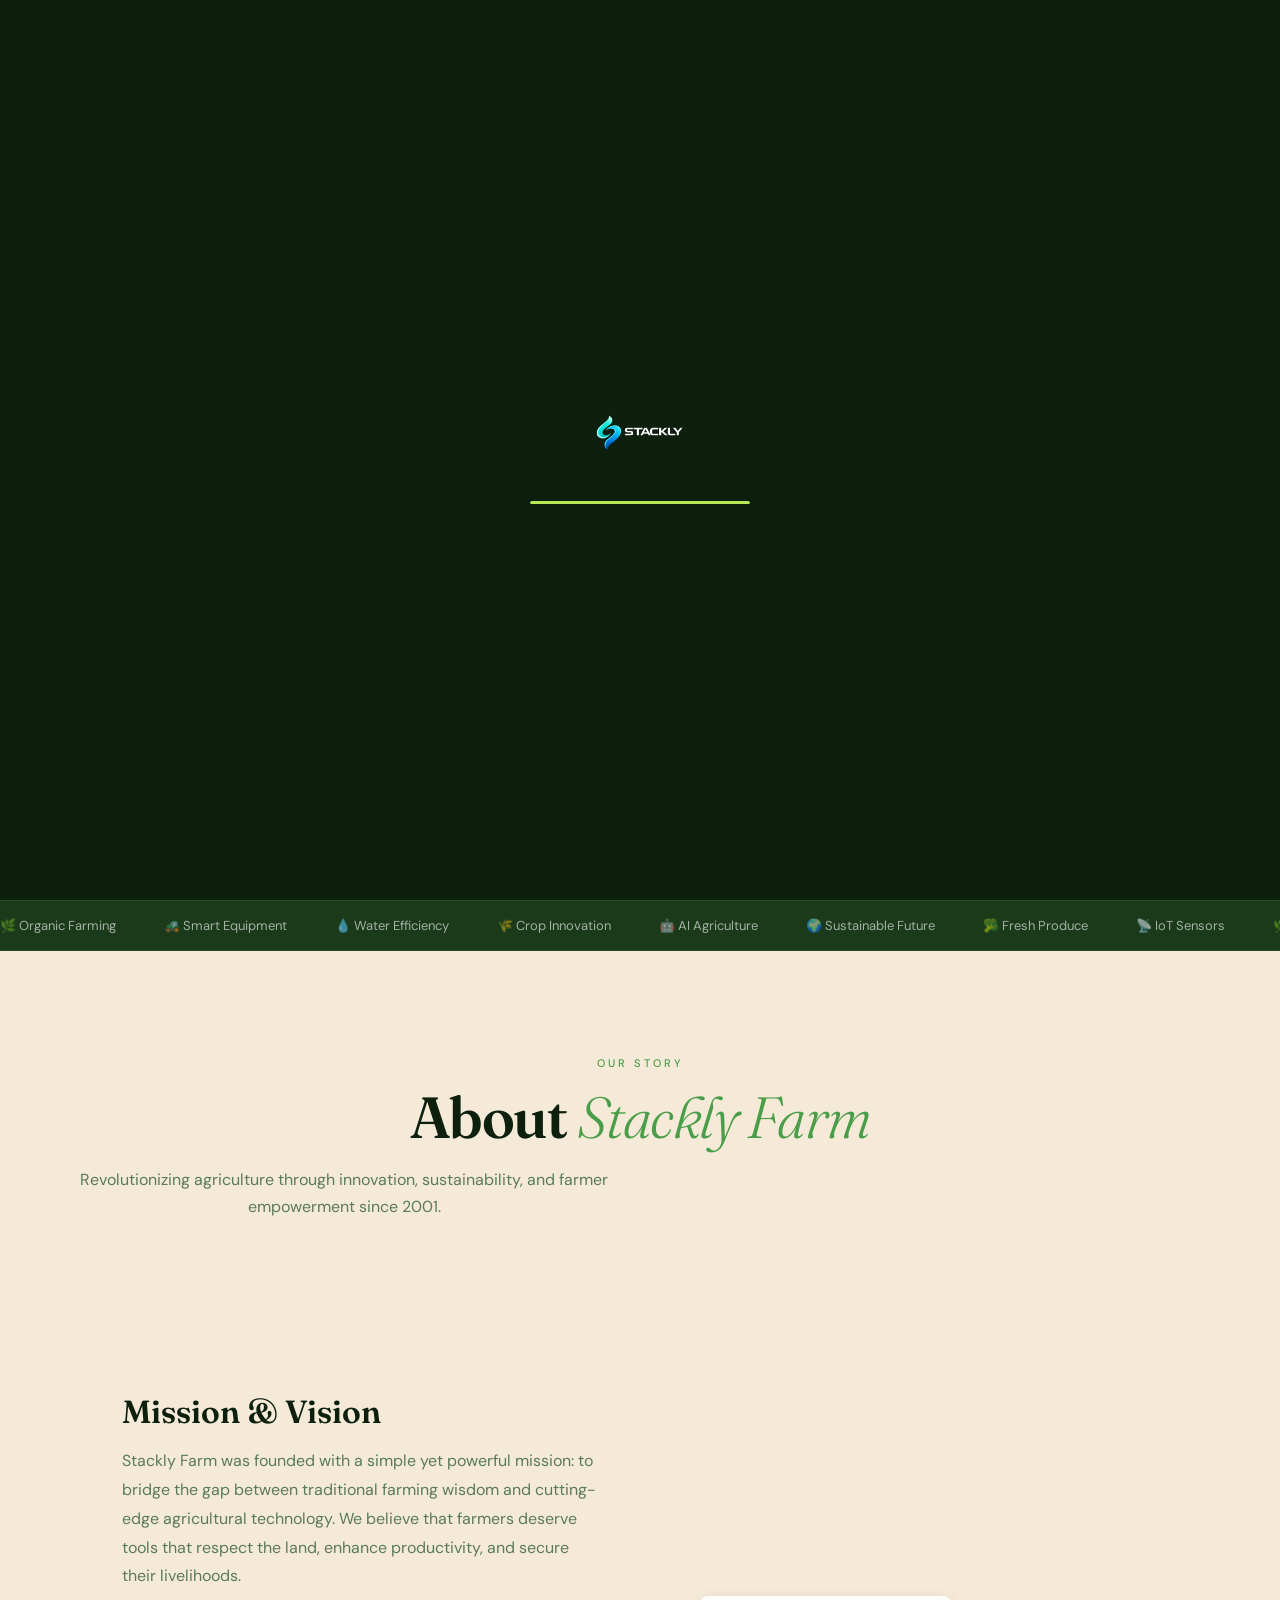
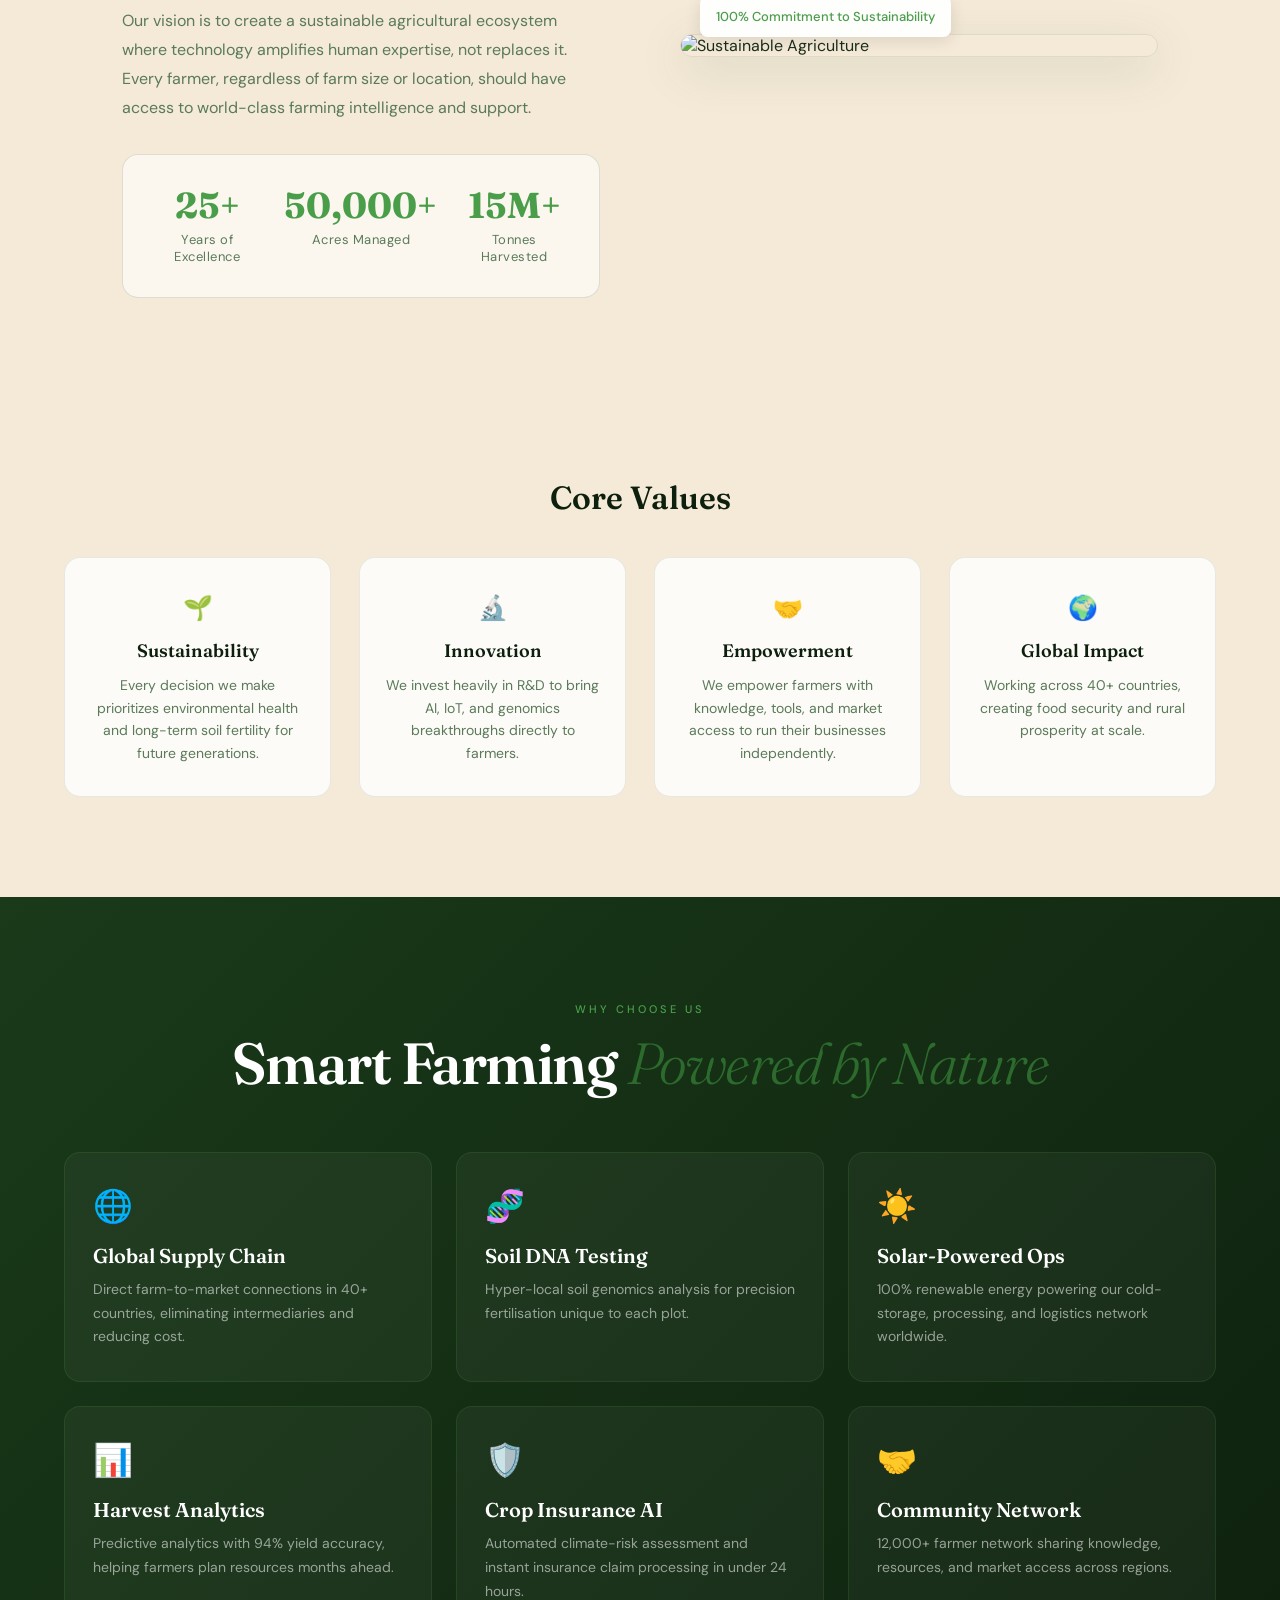
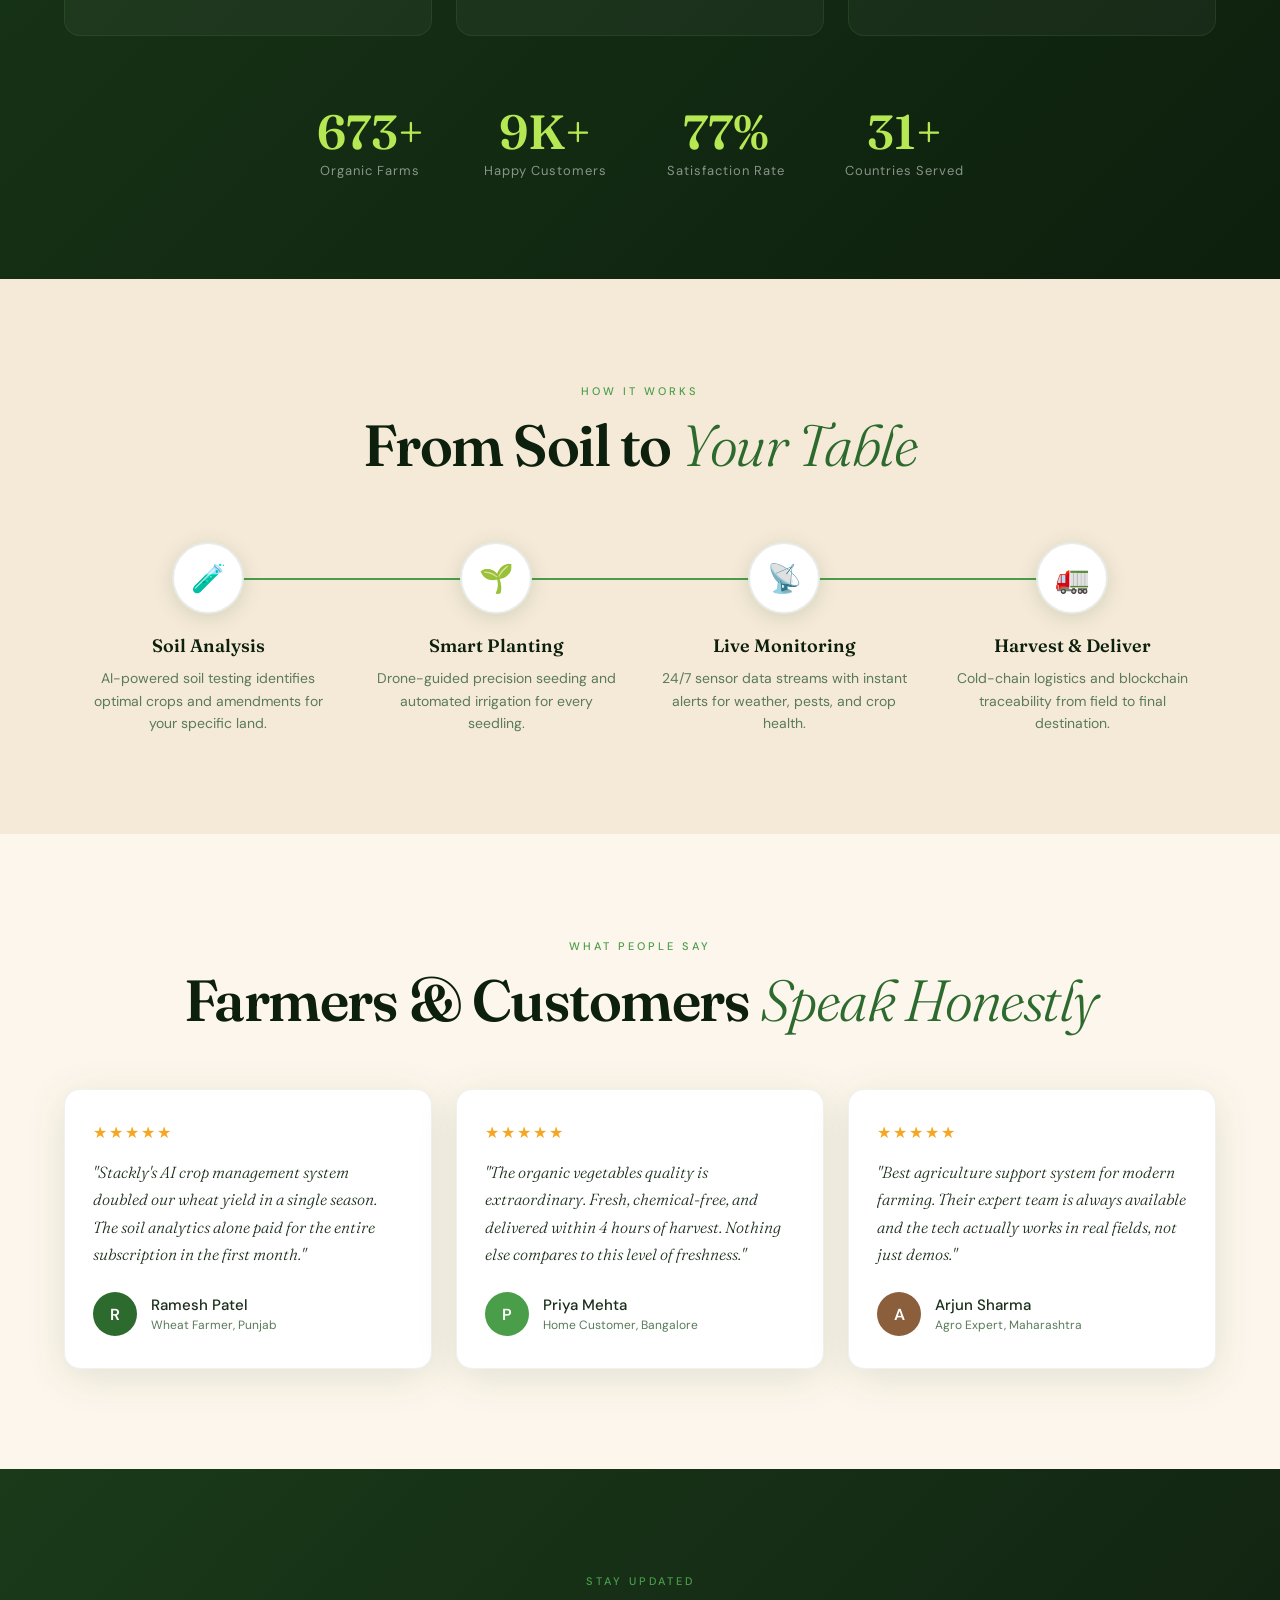
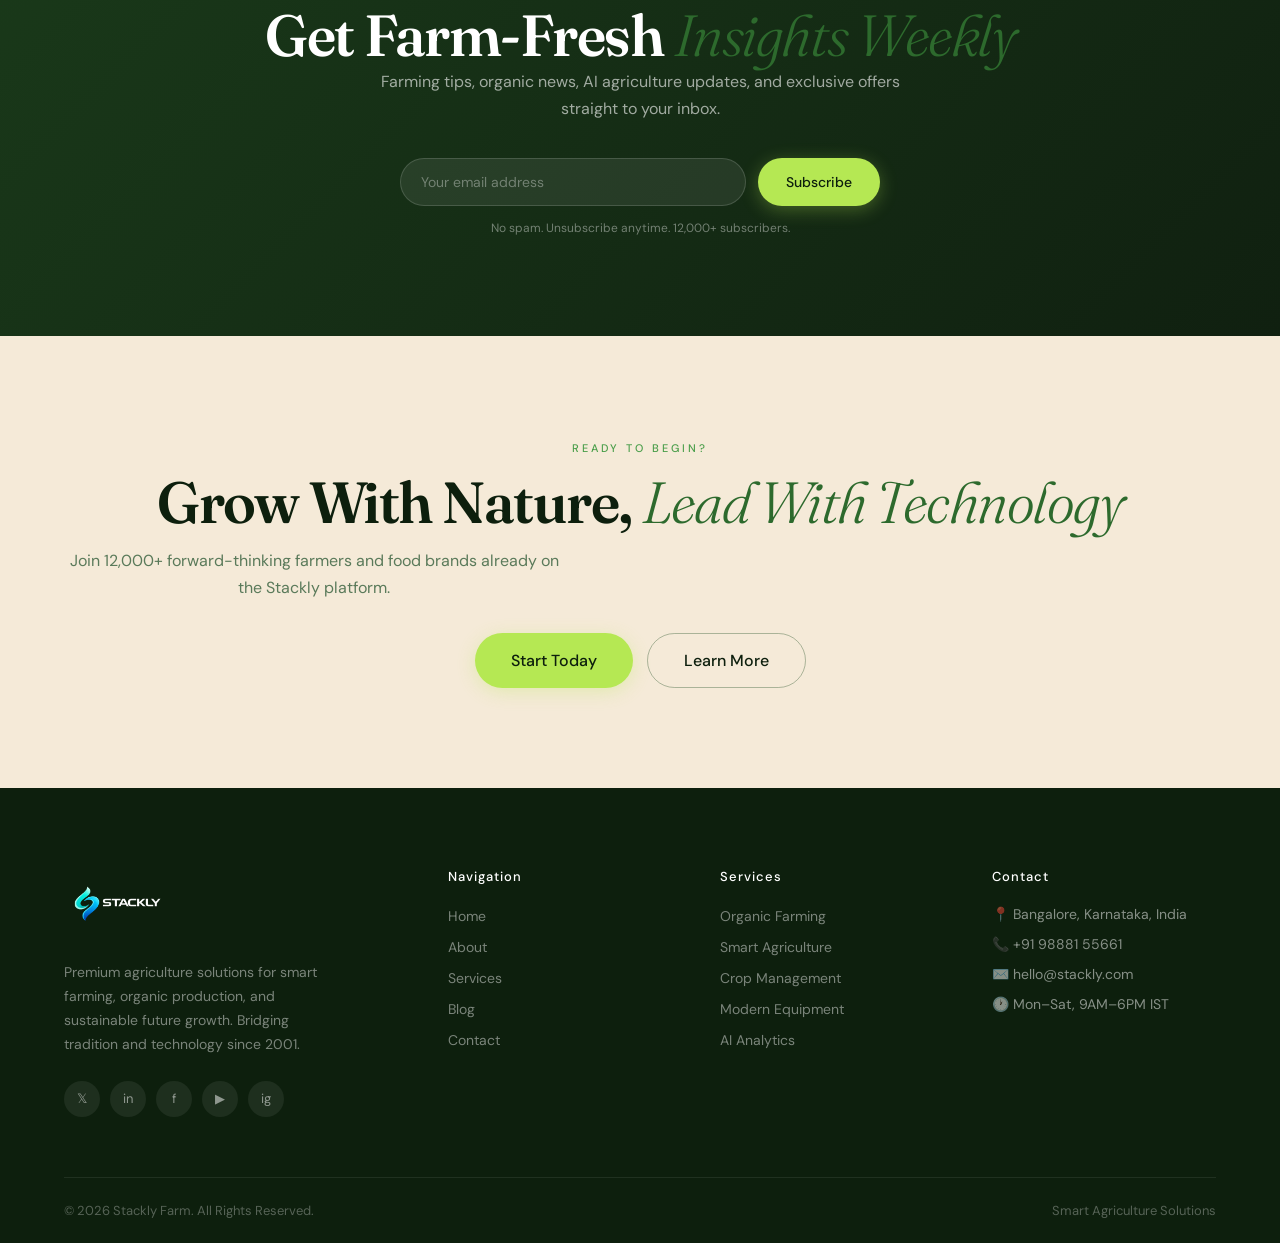
==== index.html @ d44d8031 "Add files via upload" ====
<!DOCTYPE html>
<html lang="en">

<head>
  <meta charset="UTF-8">
  <meta name="viewport" content="width=device-width, initial-scale=1.0">
  <title>Stackly Farm — Future of Agriculture</title>
  <link
    href="https://fonts.googleapis.com/css2?family=Fraunces:ital,opsz,wght@0,9..144,300;0,9..144,600;1,9..144,300&family=DM+Sans:wght@300;400;500&display=swap"
    rel="stylesheet">
  <link rel="stylesheet" href="style.css">
</head>

<body>

  <!-- LOADER -->
  <div id="loader">
    <div class="loader-logo"><img src="logo.webp" alt="Stackly Farm Logo"></div>
    <div class="loader-bar">
      <div class="loader-fill"></div>
    </div>
  </div>

  <!-- FLOATING PARTICLES -->
  <div id="particles"></div>

  <!-- NAV -->
  <nav id="navbar">
    <a class="nav-logo" href="index.html"><img src="logo.webp" alt="Stackly Farm Logo"></a>
    <ul class="nav-links">
      <li><a href="index.html">Home</a></li>
      <li><a href="about.html">About</a></li>
      <li><a href="services.html">Services</a></li>
      <li><a href="blog.html">Blog</a></li>
      <li><a href="contact.html">Contact</a></li>
    </ul>
    <div class="nav-actions">
      <a href="auth.html?mode=login" class="btn btn-ghost ripple-btn" style="padding:10px 20px">Sign In</a>
      <a href="auth.html?mode=register" class="btn btn-solid ripple-btn" style="padding:10px 20px">Register</a>
    </div>
    <div class="hamburger"><span></span><span></span><span></span></div>
  </nav>

  <!-- HERO -->
  <section id="home">
    <div class="hero-bg-decor"></div>
    <div class="hero-left">
      <div class="hero-eyebrow">Future of Agriculture · Est. 2001</div>
      <h1 class="hero-h1" id="heroTitle"></h1>
      <p class="hero-sub">Premium smart farming: AI-powered crop management, organic production standards, and
        sustainable solutions for tomorrow's harvest — all in one ecosystem.</p>
      <div class="hero-ctas">
        <a href="services.html" class="btn btn-solid ripple-btn" style="padding:14px 32px;font-size:15px">Explore
          Platform</a>
        <a href="about.html" class="btn btn-outline light" style="padding:14px 32px;font-size:15px">Watch Story</a>
      </div>
      <div class="hero-stats">
        <div class="stat-item">
          <div class="stat-num" id="c1">0</div>
          <div class="stat-label">Customers</div>
        </div>
        <div class="stat-item">
          <div class="stat-num" id="c2">0</div>
          <div class="stat-label">Farm Experts</div>
        </div>
        <div class="stat-item">
          <div class="stat-num" id="c3">0</div>
          <div class="stat-label">Years Active</div>
        </div>
      </div>
    </div>
    <div class="hero-right">
      <img class="hero-img-main" src="https://images.unsplash.com/photo-1625246333195-78d9c38ad449?fm=webp&q=80&w=900"
        alt="Smart Farm">
      <div class="hero-badge">
        <div class="hero-badge-label">Partner Farms</div>
        <div class="hero-badge-val">500+</div>
        <div class="hero-badge-sub">🌾 AI Soil Analysis</div>
      </div>
      <div class="hero-badge2">
        <div class="hero-badge2-val">100% Organic</div>
        <div class="hero-badge2-sub">⭐⭐⭐⭐⭐ AgriTech Review 2025</div>
      </div>
    </div>
    <div class="scroll-indicator">
      <div class="scroll-dot"></div>
      <div class="scroll-dot"></div>
      <div class="scroll-dot"></div>
    </div>
  </section>

  <!-- TICKER -->
  <div class="ticker">
    <div class="ticker-inner">
      <span>🌿 Organic Farming</span><span>🚜 Smart Equipment</span><span>💧 Water Efficiency</span>
      <span>🌾 Crop Innovation</span><span>🤖 AI Agriculture</span><span>🌍 Sustainable Future</span>
      <span>🥦 Fresh Produce</span><span>📡 IoT Sensors</span>
      <span>🌿 Organic Farming</span><span>🚜 Smart Equipment</span><span>💧 Water Efficiency</span>
      <span>🌾 Crop Innovation</span><span>🤖 AI Agriculture</span><span>🌍 Sustainable Future</span>
      <span>🥦 Fresh Produce</span><span>📡 IoT Sensors</span>
    </div>
  </div>

  <!-- ABOUT US -->
  <section id="about-us">
    <div class="about-container">
      <div class="about-header fade-up">
        <div class="section-eyebrow">Our Story</div>
        <h2 class="section-h2">About <em>Stackly Farm</em></h2>
        <p class="section-sub">Revolutionizing agriculture through innovation, sustainability, and farmer empowerment
          since 2001.</p>
      </div>
      <div class="about-grid">
        <div class="about-content fade-up">
          <div class="about-text">
            <h3>Mission & Vision</h3>
            <p>Stackly Farm was founded with a simple yet powerful mission: to bridge the gap between traditional
              farming wisdom and cutting-edge agricultural technology. We believe that farmers deserve tools that
              respect the land, enhance productivity, and secure their livelihoods.</p>
            <p>Our vision is to create a sustainable agricultural ecosystem where technology amplifies human expertise,
              not replaces it. Every farmer, regardless of farm size or location, should have access to world-class
              farming intelligence and support.</p>
          </div>
          <div class="about-stats-box">
            <div class="about-stat-item">
              <div class="stat-big">25+</div>
              <div class="stat-text">Years of Excellence</div>
            </div>
            <div class="about-stat-item">
              <div class="stat-big">50,000+</div>
              <div class="stat-text">Acres Managed</div>
            </div>
            <div class="about-stat-item">
              <div class="stat-big">15M+</div>
              <div class="stat-text">Tonnes Harvested</div>
            </div>
          </div>
        </div>
        <div class="about-image fade-up">
          <img src="https://images.unsplash.com/photo-1574943320219-553eb213f72d?fm=webp&q=80&w=800"
            alt="Sustainable Agriculture">
          <div class="about-image-tag">100% Commitment to Sustainability</div>
        </div>
      </div>
      <div class="about-values fade-up">
        <h3 style="text-align:center;margin-bottom:40px">Core Values</h3>
        <div class="values-grid">
          <div class="value-card">
            <div class="value-icon">🌱</div>
            <div class="value-title">Sustainability</div>
            <div class="value-desc">Every decision we make prioritizes environmental health and long-term soil fertility
              for future generations.</div>
          </div>
          <div class="value-card">
            <div class="value-icon">🔬</div>
            <div class="value-title">Innovation</div>
            <div class="value-desc">We invest heavily in R&D to bring AI, IoT, and genomics breakthroughs directly to
              farmers.</div>
          </div>
          <div class="value-card">
            <div class="value-icon">🤝</div>
            <div class="value-title">Empowerment</div>
            <div class="value-desc">We empower farmers with knowledge, tools, and market access to run their businesses
              independently.</div>
          </div>
          <div class="value-card">
            <div class="value-icon">🌍</div>
            <div class="value-title">Global Impact</div>
            <div class="value-desc">Working across 40+ countries, creating food security and rural prosperity at scale.
            </div>
          </div>
        </div>
      </div>
    </div>
  </section>

  <!-- WHY US -->
  <section id="why">
    <div class="fade-up" style="position:relative;z-index:1;">
      <div class="section-eyebrow">Why Choose Us</div>
      <h2 class="section-h2" style="color:white">Smart Farming <em>Powered by Nature</em></h2>
    </div>
    <div class="why-grid">
      <div class="why-card fade-up"><span class="why-icon">🌐</span>
        <div class="why-title">Global Supply Chain</div>
        <div class="why-desc">Direct farm-to-market connections in 40+ countries, eliminating intermediaries and
          reducing cost.</div>
      </div>
      <div class="why-card fade-up" style="transition-delay:.1s"><span class="why-icon">🧬</span>
        <div class="why-title">Soil DNA Testing</div>
        <div class="why-desc">Hyper-local soil genomics analysis for precision fertilisation unique to each plot.</div>
      </div>
      <div class="why-card fade-up" style="transition-delay:.2s"><span class="why-icon">☀️</span>
        <div class="why-title">Solar-Powered Ops</div>
        <div class="why-desc">100% renewable energy powering our cold-storage, processing, and logistics network
          worldwide.</div>
      </div>
      <div class="why-card fade-up" style="transition-delay:.3s"><span class="why-icon">📊</span>
        <div class="why-title">Harvest Analytics</div>
        <div class="why-desc">Predictive analytics with 94% yield accuracy, helping farmers plan resources months ahead.
        </div>
      </div>
      <div class="why-card fade-up" style="transition-delay:.4s"><span class="why-icon">🛡️</span>
        <div class="why-title">Crop Insurance AI</div>
        <div class="why-desc">Automated climate-risk assessment and instant insurance claim processing in under 24
          hours.</div>
      </div>
      <div class="why-card fade-up" style="transition-delay:.5s"><span class="why-icon">🤝</span>
        <div class="why-title">Community Network</div>
        <div class="why-desc">12,000+ farmer network sharing knowledge, resources, and market access across regions.
        </div>
      </div>
    </div>
    <div class="why-stats fade-up">
      <div>
        <div class="why-stat-num" id="ws1">0</div>
        <div class="why-stat-label">Organic Farms</div>
      </div>
      <div>
        <div class="why-stat-num" id="ws2">0</div>
        <div class="why-stat-label">Happy Customers</div>
      </div>
      <div>
        <div class="why-stat-num" id="ws3">0</div>
        <div class="why-stat-label">Satisfaction Rate</div>
      </div>
      <div>
        <div class="why-stat-num" id="ws4">0</div>
        <div class="why-stat-label">Countries Served</div>
      </div>
    </div>
  </section>

  <!-- PROCESS -->
  <section id="process">
    <div class="process-header fade-up">
      <div class="section-eyebrow">How It Works</div>
      <h2 class="section-h2">From Soil to <em>Your Table</em></h2>
    </div>
    <div class="process-steps" id="processSteps">
      <div class="process-line">
        <div class="process-line-fill" id="processLineFill"></div>
      </div>
      <div class="process-step fade-up">
        <div class="process-num">🧪</div>
        <div class="process-step-title">Soil Analysis</div>
        <div class="process-step-desc">AI-powered soil testing identifies optimal crops and amendments for your specific
          land.</div>
      </div>
      <div class="process-step fade-up" style="transition-delay:.15s">
        <div class="process-num">🌱</div>
        <div class="process-step-title">Smart Planting</div>
        <div class="process-step-desc">Drone-guided precision seeding and automated irrigation for every seedling.</div>
      </div>
      <div class="process-step fade-up" style="transition-delay:.3s">
        <div class="process-num">📡</div>
        <div class="process-step-title">Live Monitoring</div>
        <div class="process-step-desc">24/7 sensor data streams with instant alerts for weather, pests, and crop health.
        </div>
      </div>
      <div class="process-step fade-up" style="transition-delay:.45s">
        <div class="process-num">🚛</div>
        <div class="process-step-title">Harvest & Deliver</div>
        <div class="process-step-desc">Cold-chain logistics and blockchain traceability from field to final destination.
        </div>
      </div>
    </div>
  </section>

  <!-- TESTIMONIALS -->
  <section id="testimonials">
    <div class="testimonials-header fade-up">
      <div class="section-eyebrow">What People Say</div>
      <h2 class="section-h2">Farmers & Customers <em>Speak Honestly</em></h2>
    </div>
    <div class="testi-grid">
      <div class="testi-card fade-up zoom-in">
        <div class="testi-stars">★★★★★</div>
        <div class="testi-quote">"Stackly's AI crop management system doubled our wheat yield in a single season. The
          soil analytics alone paid for the entire subscription in the first month."</div>
        <div class="testi-author">
          <div class="testi-avatar">R</div>
          <div>
            <div class="testi-name">Ramesh Patel</div>
            <div class="testi-role">Wheat Farmer, Punjab</div>
          </div>
        </div>
      </div>
      <div class="testi-card fade-up zoom-in" style="transition-delay:.1s">
        <div class="testi-stars">★★★★★</div>
        <div class="testi-quote">"The organic vegetables quality is extraordinary. Fresh, chemical-free, and delivered
          within 4 hours of harvest. Nothing else compares to this level of freshness."</div>
        <div class="testi-author">
          <div class="testi-avatar" style="background:var(--g400)">P</div>
          <div>
            <div class="testi-name">Priya Mehta</div>
            <div class="testi-role">Home Customer, Bangalore</div>
          </div>
        </div>
      </div>
      <div class="testi-card fade-up zoom-in" style="transition-delay:.2s">
        <div class="testi-stars">★★★★★</div>
        <div class="testi-quote">"Best agriculture support system for modern farming. Their expert team is always
          available and the tech actually works in real fields, not just demos."</div>
        <div class="testi-author">
          <div class="testi-avatar" style="background:var(--brown)">A</div>
          <div>
            <div class="testi-name">Arjun Sharma</div>
            <div class="testi-role">Agro Expert, Maharashtra</div>
          </div>
        </div>
      </div>
    </div>
  </section>

  <!-- NEWSLETTER -->
  <section id="newsletter">
    <div class="section-eyebrow fade-up" style="position:relative;z-index:1;">Stay Updated</div>
    <h2 class="section-h2 fade-up" style="position:relative;z-index:1;">Get Farm-Fresh <em>Insights Weekly</em></h2>
    <p class="section-sub fade-up" style="position:relative;z-index:1;margin:0 auto">Farming tips, organic news, AI
      agriculture updates, and exclusive offers straight to your inbox.</p>
    <div class="newsletter-form fade-up">
      <input type="email" placeholder="Your email address" id="nl-email">
      <button class="btn btn-solid ripple-btn" onclick="subscribe()"
        style="padding:14px 28px;white-space:nowrap">Subscribe</button>
    </div>
    <div class="newsletter-note" id="nl-msg">No spam. Unsubscribe anytime. 12,000+ subscribers.</div>
  </section>

  <!-- CTA -->
  <section id="cta">
    <div class="fade-up">
      <div class="section-eyebrow">Ready to Begin?</div>
      <h2 class="section-h2">Grow With Nature, <em>Lead With Technology</em></h2>
      <p class="section-sub" style="max-width:500px;margin-top:12px">Join 12,000+ forward-thinking farmers and food
        brands already on the Stackly platform.</p>
    </div>
    <div class="cta-btns fade-up">
      <a href="contact.html" class="btn btn-solid ripple-btn" style="padding:16px 36px;font-size:16px">Start Today</a>
      <a href="about.html" class="btn btn-outline" style="padding:16px 36px;font-size:16px">Learn More</a>
    </div>
  </section>

  <!-- FOOTER -->
  <footer>
    <div class="footer-grid">
      <div>
        <a class="footer-logo" href="index.html"><img src="logo.webp" alt="Stackly Farm Logo"></a>
        <div class="footer-desc">Premium agriculture solutions for smart farming, organic production, and sustainable
          future growth. Bridging tradition and technology since 2001.</div>
        <div class="footer-socials">
          <a class="footer-social" href="404.html">𝕏</a>
          <a class="footer-social" href="404.html">in</a>
          <a class="footer-social" href="404.html">f</a>
          <a class="footer-social" href="404.html">▶</a>
          <a class="footer-social" href="404.html">ig</a>
        </div>
      </div>
      <div>
        <div class="footer-col-title">Navigation</div>
        <ul class="footer-links">
          <li><a href="index.html">Home</a></li>
          <li><a href="about.html">About</a></li>
          <li><a href="services.html">Services</a></li>
          <li><a href="blog.html">Blog</a></li>
          <li><a href="contact.html">Contact</a></li>
        </ul>
      </div>
      <div>
        <div class="footer-col-title">Services</div>
        <ul class="footer-links">
          <li><a href="services.html">Organic Farming</a></li>
          <li><a href="services.html">Smart Agriculture</a></li>
          <li><a href="services.html">Crop Management</a></li>
          <li><a href="services.html">Modern Equipment</a></li>
          <li><a href="services.html">AI Analytics</a></li>
        </ul>
      </div>
      <div>
        <div class="footer-col-title">Contact</div>
        <ul class="footer-links" style="gap:12px">
          <li style="color:rgba(255,255,255,.5);font-size:14px">📍 Bangalore, Karnataka, India</li>
          <li style="color:rgba(255,255,255,.5);font-size:14px">📞 +91 98881 55661</li>
          <li style="color:rgba(255,255,255,.5);font-size:14px">✉️ hello@stackly.com</li>
          <li style="color:rgba(255,255,255,.5);font-size:14px">🕐 Mon–Sat, 9AM–6PM IST</li>
        </ul>
      </div>
    </div>
    <div class="footer-bottom">
      <span>© 2026 Stackly Farm. All Rights Reserved.</span>
      <span>Smart Agriculture Solutions</span>
    </div>
  </footer>

  <script src="script.js"></script>
</body>

</html>
---- style.css ----
/* ============================================================
   STACKLY FARM — style.css
   ============================================================ */

@import url('https://fonts.googleapis.com/css2?family=Fraunces:ital,opsz,wght@0,9..144,300;0,9..144,600;1,9..144,300&family=DM+Sans:wght@300;400;500&display=swap');

/* ── TOKENS ─────────────────────────────────────────────── */
:root {
  --g100: #1a3a1a;
  --g200: #1e4a20;
  --g300: #2d6a2d;
  --g400: #4a9e4a;
  --g500: #6abf5e;
  --g600: #8dd87a;
  --accent: #b5e853;
  --brown: #8b5e3c;
  --cream: #fdf6ec;
  --warm: #f5ead8;
  --dark: #0d1f0d;
  --text: #1a2e1a;
  --muted: #5a7a5a;
  --white: #ffffff;
  --card-bg: rgba(255,255,255,0.7);
  --shadow: 0 8px 40px rgba(30,74,32,0.12);
  --radius: 16px;
  --font-head: 'Fraunces', Georgia, serif;
  --font-body: 'DM Sans', sans-serif;
  --transition: 0.4s cubic-bezier(0.23, 1, 0.32, 1);
}

/* ── RESET ──────────────────────────────────────────────── */
*, *::before, *::after { box-sizing: border-box; margin: 0; padding: 0; }
html { scroll-behavior: smooth; font-size: 16px; }
body {
  font-family: var(--font-body);
  color: var(--text);
  background: var(--cream);
  overflow-x: hidden;
  cursor: auto;
}
a { text-decoration: none; color: inherit; }
ul { list-style: none; }
img { max-width: 100%; display: block; }

/* ── LOADER ─────────────────────────────────────────────── */
#loader {
  position: fixed; inset: 0; background: var(--dark);
  display: flex; flex-direction: column;
  align-items: center; justify-content: center;
  z-index: 9999; transition: opacity 0.6s, visibility 0.6s;
}
#loader.hidden { opacity: 0; visibility: hidden; pointer-events: none; }
.loader-logo {
  font-family: var(--font-head); font-size: 42px; color: var(--white);
  font-weight: 600; margin-bottom: 32px; letter-spacing: -1px;
  display: flex;
  align-items: center;
  justify-content: center;
}
.loader-logo span { color: var(--accent); }
.loader-logo img {
  height: 72px;
  width: auto;
  object-fit: contain;
}
.loader-bar {
  width: 220px; height: 3px; background: rgba(255,255,255,.15);
  border-radius: 99px; overflow: hidden;
}
.loader-fill {
  height: 100%; background: var(--accent); width: 0;
  border-radius: 99px; animation: loadFill 1.8s ease forwards;
}
@keyframes loadFill { to { width: 100%; } }

/* ── PARTICLES ──────────────────────────────────────────── */
#particles {
  position: fixed; inset: 0; pointer-events: none; z-index: 0; overflow: hidden;
}
.particle {
  position: absolute; width: 6px; height: 6px;
  border-radius: 50%; opacity: 0;
  animation: float linear infinite;
}
@keyframes float {
  0%   { opacity: 0; transform: translateY(100vh) scale(0); }
  10%  { opacity: .45; }
  90%  { opacity: .25; }
  100% { opacity: 0; transform: translateY(-10vh) scale(1.2) rotate(360deg); }
}

/* ── NAVBAR ─────────────────────────────────────────────── */
/* Updated navbar background for a sleek professional glass effect */
#navbar {
  position: fixed; top: 0; left: 0; right: 0; z-index: 1000;
  display: flex; align-items: center; gap: 32px;
  padding: 0 5%; height: 72px;
  background: linear-gradient(135deg, rgba(13,31,13,0.85), rgba(20,45,20,0.95));
  backdrop-filter: blur(12px); -webkit-backdrop-filter: blur(12px);
  border-bottom: 1px solid rgba(255,255,255,.07);
  box-shadow: 0 4px 30px rgba(0,0,0,0.3);
  transition: background var(--transition), box-shadow var(--transition);
}
#navbar.scrolled {
  background: rgba(13,31,13,0.97);
  box-shadow: 0 4px 30px rgba(0,0,0,.3);
}
.nav-logo {
  font-family: var(--font-head); font-size: 26px; font-weight: 600;
  color: var(--white); letter-spacing: -0.5px; flex-shrink: 0;
  display: flex;
  align-items: center;
}
.nav-logo span { color: var(--accent); }
.nav-logo img {
  height: 56px;
  width: auto;
  object-fit: contain;
}

.nav-links {
  display: flex; gap: 6px; margin: 0 auto;
  justify-content: center;
}
.nav-actions {
  display: flex; gap: 10px; flex-shrink: 0; margin-left: auto;
}
.nav-links a {
  color: var(--muted); font-size: 14px; font-weight: 400;
  padding: 8px 14px; border-radius: 8px;
  text-transform: uppercase; letter-spacing: 1px;
  transition: color 0.25s, background 0.25s;
}
.nav-links a:hover, .nav-links a.active {
  color: var(--white); background: rgba(255,255,255,.12);
}
.hamburger {
  display: none; flex-direction: column; gap: 5px;
  cursor: pointer; padding: 8px; margin-left: auto;
  z-index: 1002;
  position: relative;
}
.hamburger span {
  display: block; width: 24px; height: 2px; background: var(--white);
  border-radius: 2px; transition: var(--transition);
}

/* ── BUTTONS ─────────────────────────────────────────────── */
.btn {
  display: inline-flex; align-items: center; justify-content: center;
  border-radius: 50px; font-family: var(--font-body);
  font-size: 14px; font-weight: 500; cursor: none;
  transition: transform 0.25s, box-shadow 0.25s, background 0.25s;
  position: relative; overflow: hidden;
}
.btn:hover { transform: translateY(-2px); }
.btn-solid {
  background: var(--accent); color: var(--dark); border: none;
  box-shadow: 0 4px 18px rgba(181,232,83,.3);
}
.btn-solid:hover { background: #c8f55f; box-shadow: 0 8px 28px rgba(181,232,83,.45); }
.btn-ghost {
  background: rgba(255,255,255,.08); color: var(--white); border: none;
}
.btn-ghost:hover { background: rgba(255,255,255,.15); }
.btn-outline {
  background: transparent; color: var(--dark);
  border: 1.5px solid rgba(30,74,32,.35);
}
.btn-outline.light { color: var(--white); border-color: rgba(255,255,255,.35); }
.btn-outline:hover { border-color: var(--g400); }
.ripple-btn::after {
  content: ''; position: absolute; inset: 0; background: rgba(255,255,255,.15);
  border-radius: inherit; transform: scale(0); opacity: 0;
  transition: transform 0.5s, opacity 0.5s;
}
.ripple-btn:active::after { transform: scale(2); opacity: 1; transition: 0s; }

/* ── SECTIONS SHARED ────────────────────────────────────── */
section { padding: 100px 5%; position: relative; }
.section-eyebrow {
  display: inline-block; font-size: 11px; font-weight: 500;
  letter-spacing: 3px; text-transform: uppercase;
  color: var(--g400); margin-bottom: 16px;
}
.section-h2 {
  font-family: var(--font-head); font-size: clamp(36px,5vw,58px);
  font-weight: 600; line-height: 1.1; letter-spacing: -1.5px;
  color: var(--dark);
}
.section-h2 em { font-style: italic; color: var(--g300); font-weight: 300; }
.section-sub { font-size: 16px; color: var(--muted); line-height: 1.7; max-width: 560px; margin-top: 16px; }
.text-center { text-align: center; }

/* ── FADE UP ─────────────────────────────────────────────── */
.fade-up { opacity: 0; transform: translateY(36px); transition: opacity 0.7s ease, transform 0.7s ease; }
.fade-up.visible { opacity: 1; transform: translateY(0); }
.zoom-in { opacity: 0; transform: scale(0.94); transition: opacity 0.6s ease, transform 0.6s ease; }
.zoom-in.visible { opacity: 1; transform: scale(1); }

/* ══════════════════════════════════════════════════════════
   HERO
   ══════════════════════════════════════════════════════════ */
#home {
  min-height: 100vh; display: flex; align-items: center;
  gap: 60px; padding-top: 112px;
  background: linear-gradient(135deg, var(--dark) 0%, #102010 60%, #1a3a1a 100%);
  overflow: hidden; position: relative;
}
.hero-bg-decor {
  position: absolute; width: 700px; height: 700px;
  background: radial-gradient(circle, rgba(106,191,94,.12) 0%, transparent 70%);
  top: -100px; right: -100px; border-radius: 50%; pointer-events: none;
}
.hero-left { flex: 1; min-width: 0; position: relative; z-index: 1; }
.hero-eyebrow {
  font-size: 11px; letter-spacing: 3px; text-transform: uppercase;
  color: var(--accent); font-weight: 500; margin-bottom: 20px;
}
.hero-h1 {
  font-family: var(--font-head); font-size: clamp(44px,6vw,80px);
  font-weight: 600; color: var(--white); line-height: 1.05; letter-spacing: -2px;
  min-height: 4.5ch;
}
.hero-h1 .cursor-blink {
  display: inline-block; width: 3px; height: 0.85em;
  background: var(--accent); margin-left: 4px; vertical-align: middle;
  animation: blink 1s step-end infinite;
}
@keyframes blink { 50% { opacity: 0; } }
.hero-sub {
  font-size: 16px; color: rgba(255,255,255,.65); line-height: 1.75;
  max-width: 520px; margin: 24px 0 36px;
}
.hero-ctas { display: flex; gap: 14px; flex-wrap: wrap; }
.hero-stats {
  display: flex; gap: 36px; margin-top: 52px; padding-top: 36px;
  border-top: 1px solid rgba(255,255,255,.1); flex-wrap: wrap;
}
.stat-item {}
.stat-num {
  font-family: var(--font-head); font-size: 38px; font-weight: 600;
  color: var(--accent); line-height: 1;
}
.stat-label { font-size: 12px; color: rgba(255,255,255,.5); margin-top: 4px; letter-spacing: 1px; }
.hero-right {
  flex: 1; min-width: 0; position: relative; z-index: 1;
  display: flex; justify-content: center;
}
.hero-img-main {
  width: 100%; max-width: 560px; border-radius: 24px;
  box-shadow: 0 32px 80px rgba(0,0,0,.5);
  object-fit: cover; aspect-ratio: 4/3;
}
.hero-badge {
  position: absolute; bottom: -20px; left: -20px;
  background: var(--white); border-radius: 16px;
  padding: 16px 22px; box-shadow: var(--shadow);
  min-width: 160px;
}
.hero-badge-label { font-size: 10px; text-transform: uppercase; letter-spacing: 2px; color: var(--muted); }
.hero-badge-val { font-family: var(--font-head); font-size: 28px; font-weight: 600; color: var(--dark); }
.hero-badge-sub { font-size: 11px; color: var(--g400); margin-top: 2px; }
.hero-badge2 {
  position: absolute; top: 20px; right: -20px;
  background: var(--g200); border-radius: 14px;
  padding: 14px 20px; box-shadow: 0 8px 30px rgba(0,0,0,.3);
  border: 1px solid rgba(106,191,94,.2);
}
.hero-badge2-val { font-family: var(--font-head); font-size: 18px; color: var(--accent); font-weight: 600; }
.hero-badge2-sub { font-size: 11px; color: rgba(255,255,255,.6); margin-top: 4px; }
.scroll-indicator {
  position: absolute; bottom: 32px; left: 50%; transform: translateX(-50%);
  display: flex; flex-direction: column; align-items: center; gap: 6px;
}
.scroll-dot {
  width: 4px; height: 4px; border-radius: 50%; background: rgba(255,255,255,.4);
  animation: scrollPulse 1.5s ease infinite;
}
.scroll-dot:nth-child(2) { animation-delay: .2s; }
.scroll-dot:nth-child(3) { animation-delay: .4s; }
@keyframes scrollPulse { 0%,100%{opacity:.2} 50%{opacity:1} }

/* ── TICKER ─────────────────────────────────────────────── */
.ticker {
  background: var(--g100); overflow: hidden;
  padding: 16px 0; border-top: 1px solid rgba(106,191,94,.15);
  border-bottom: 1px solid rgba(106,191,94,.15);
}
.ticker-inner {
  display: flex; gap: 48px; width: max-content;
  animation: ticker 30s linear infinite;
}
.ticker-inner span { color: rgba(255,255,255,.6); font-size: 13px; white-space: nowrap; }
@keyframes ticker { to { transform: translateX(-50%); } }

/* ── ABOUT US ────────────────────────────────────────────── */
#about-us {
  background: var(--warm);
  padding: 100px 5%;
}
.about-container { max-width: 1200px; margin: 0 auto; }
.about-header {
  text-align: center; margin-bottom: 72px;
}
.about-header .section-h2 em { color: var(--g400); }
.about-grid {
  display: grid; grid-template-columns: 1fr 1fr;
  gap: 64px; align-items: center; margin-bottom: 80px;
}
.about-content {
  display: flex; flex-direction: column; gap: 32px;
}
.about-text h3 {
  font-family: var(--font-head); font-size: 32px; color: var(--dark);
  margin-bottom: 16px; font-weight: 600;
}
.about-text p {
  font-size: 15px; line-height: 1.8; color: var(--text);
  margin-bottom: 16px;
}
.about-text p:last-child { margin-bottom: 0; }
.about-stats-box {
  display: grid; grid-template-columns: repeat(3, 1fr);
  gap: 24px; background: rgba(255,255,255,.6);
  padding: 32px; border-radius: var(--radius);
  border: 1px solid rgba(30,74,32,.15);
}
.about-stat-item {
  text-align: center;
}
.about-stat-item .stat-big {
  font-family: var(--font-head); font-size: 36px; font-weight: 700;
  color: var(--g400); line-height: 1;
  margin-bottom: 8px;
}
.about-stat-item .stat-text {
  font-size: 13px; color: var(--muted); letter-spacing: 0.5px;
}
.about-image {
  position: relative;
}
.about-image img {
  width: 100%; border-radius: var(--radius);
  box-shadow: 0 12px 48px rgba(30,74,32,.15);
  border: 1px solid rgba(30,74,32,.1);
}
.about-image-tag {
  position: absolute; bottom: 20px; left: 20px;
  background: rgba(255,255,255,.95); padding: 12px 16px;
  border-radius: 8px; font-size: 13px; font-weight: 500;
  color: var(--g400); box-shadow: 0 4px 16px rgba(0,0,0,.1);
}
.about-values {
  margin-top: 80px;
}
.about-values h3 {
  font-family: var(--font-head); font-size: 32px; color: var(--dark);
  font-weight: 600;
}
.values-grid {
  display: grid; grid-template-columns: repeat(auto-fit, minmax(240px, 1fr));
  gap: 28px; margin-top: 32px;
}
.value-card {
  background: rgba(255,255,255,.8); padding: 32px 24px;
  border-radius: var(--radius); text-align: center;
  border: 1px solid rgba(30,74,32,.1);
  transition: transform var(--transition), box-shadow var(--transition), background var(--transition);
}
.value-card:hover {
  transform: translateY(-8px); background: rgba(255,255,255,1);
  box-shadow: 0 8px 32px rgba(30,74,32,.15);
}
.value-icon {
  font-size: 40px; margin-bottom: 16px; display: block;
}
.value-title {
  font-family: var(--font-head); font-size: 20px; color: var(--dark);
  margin-bottom: 12px; font-weight: 600;
}
.value-desc {
  font-size: 14px; color: var(--muted); line-height: 1.7;
}

/* ── WHY US ──────────────────────────────────────────────── */
#why {
  background: linear-gradient(135deg, var(--g100) 0%, #0d1f0d 100%);
  text-align: center;
}
.why-grid {
  display: grid; grid-template-columns: repeat(auto-fit,minmax(280px,1fr));
  gap: 24px; margin-top: 56px;
}
.why-card {
  background: rgba(255,255,255,.04); border: 1px solid rgba(106,191,94,.12);
  border-radius: var(--radius); padding: 32px 28px; text-align: left;
  transition: transform var(--transition), background var(--transition), border-color var(--transition);
}
.why-card:hover { transform: translateY(-6px); background: rgba(255,255,255,.07); border-color: rgba(106,191,94,.3); }
.why-icon { font-size: 32px; }
.why-title { font-family: var(--font-head); font-size: 20px; color: var(--white); margin: 16px 0 10px; font-weight: 600; }
.why-desc { font-size: 14px; color: rgba(255,255,255,.55); line-height: 1.7; }
.why-stats {
  display: flex; justify-content: center; gap: 60px;
  margin-top: 72px; flex-wrap: wrap;
}
.why-stat-num {
  font-family: var(--font-head); font-size: 48px; font-weight: 600;
  color: var(--accent); line-height: 1;
}
.why-stat-label { font-size: 13px; color: rgba(255,255,255,.5); margin-top: 6px; letter-spacing: 1px; }

/* ── PROCESS ─────────────────────────────────────────────── */
#process { background: var(--warm); }
.process-header { text-align: center; }
.process-steps {
  display: flex; gap: 0; margin-top: 64px; position: relative; justify-content: center;
}
.process-line {
  position: absolute; top: 36px; left: 10%; right: 10%; height: 2px;
  background: rgba(30,74,32,.15);
}
.process-line-fill {
  height: 100%; background: var(--g400); width: 0;
  transition: width 1.5s cubic-bezier(0.23, 1, 0.32, 1);
}
.process-step {
  flex: 1; text-align: center; padding: 0 20px; position: relative;
}
.process-num {
  width: 72px; height: 72px; border-radius: 50%;
  background: var(--white); box-shadow: 0 4px 20px rgba(30,74,32,.15);
  display: flex; align-items: center; justify-content: center;
  font-size: 28px; margin: 0 auto 20px;
  border: 2px solid rgba(30,74,32,.1);
  transition: transform 0.3s, box-shadow 0.3s;
}
.process-step:hover .process-num { transform: scale(1.12); box-shadow: 0 8px 28px rgba(30,74,32,.2); }
.process-step-title { font-family: var(--font-head); font-size: 18px; font-weight: 600; color: var(--dark); margin-bottom: 10px; }
.process-step-desc { font-size: 14px; color: var(--muted); line-height: 1.6; }

/* ── TESTIMONIALS ───────────────────────────────────────── */
#testimonials { background: var(--cream); }
.testimonials-header { text-align: center; }
.testi-grid {
  display: grid; grid-template-columns: repeat(auto-fit,minmax(300px,1fr));
  gap: 24px; margin-top: 56px;
}
.testi-card {
  background: var(--white); border-radius: var(--radius);
  padding: 32px 28px; box-shadow: var(--shadow);
  border: 1px solid rgba(30,74,32,.07);
  transition: transform var(--transition), box-shadow var(--transition);
}
.testi-card:hover { transform: translateY(-6px); box-shadow: 0 20px 60px rgba(30,74,32,.15); }
.testi-stars { color: #f5a623; font-size: 16px; letter-spacing: 2px; margin-bottom: 16px; }
.testi-quote { font-family: var(--font-head); font-size: 16px; line-height: 1.7; color: var(--text); font-weight: 300; font-style: italic; }
.testi-author { display: flex; align-items: center; gap: 14px; margin-top: 24px; }
.testi-avatar {
  width: 44px; height: 44px; border-radius: 50%;
  background: var(--g300); color: var(--white); font-weight: 600;
  display: flex; align-items: center; justify-content: center; font-size: 16px; flex-shrink: 0;
}
.testi-name { font-weight: 500; font-size: 15px; }
.testi-role { font-size: 12px; color: var(--muted); margin-top: 2px; }

/* ── NEWSLETTER ─────────────────────────────────────────── */
#newsletter {
  background: linear-gradient(135deg, #1a3a1a 0%, #102010 100%);
  text-align: center;
}
#newsletter .section-h2 { color: var(--white); }
#newsletter .section-sub { color: rgba(255,255,255,.6); margin: 0 auto; }
.newsletter-form {
  display: flex; gap: 12px; max-width: 480px; margin: 36px auto 0;
  flex-wrap: wrap; justify-content: center;
}
.newsletter-form input {
  flex: 1; min-width: 220px; padding: 14px 20px;
  border-radius: 50px; border: 1.5px solid rgba(255,255,255,.15);
  background: rgba(255,255,255,.08); color: var(--white); font-size: 14px;
  font-family: var(--font-body); outline: none;
  transition: border-color 0.3s;
}
.newsletter-form input:focus { border-color: var(--accent); }
.newsletter-form input::placeholder { color: rgba(255,255,255,.35); }
.newsletter-note { font-size: 12px; color: rgba(255,255,255,.4); margin-top: 14px; }

/* ── CTA ─────────────────────────────────────────────────── */
#cta {
  background: var(--warm); text-align: center;
}
.cta-btns { display: flex; gap: 14px; justify-content: center; margin-top: 32px; flex-wrap: wrap; }

/* ══════════════════════════════════════════════════════════
   ABOUT PAGE
   ══════════════════════════════════════════════════════════ */
.page-hero {
  min-height: 60vh; display: flex; align-items: flex-end;
  padding: 140px 5% 80px;
  background: linear-gradient(135deg, var(--dark) 0%, #1a3a1a 100%);
  position: relative; overflow: hidden;
}
.page-hero-decor {
  position: absolute; inset: 0; pointer-events: none;
  background: radial-gradient(ellipse 60% 60% at 70% 50%, rgba(106,191,94,.08) 0%, transparent 70%);
}
.page-hero-content { position: relative; z-index: 1; }
.page-hero h1 {
  font-family: var(--font-head); font-size: clamp(48px,7vw,96px);
  font-weight: 600; color: var(--white); letter-spacing: -3px; line-height: 1;
}
.page-hero h1 em { color: var(--accent); font-style: italic; font-weight: 300; }
.page-hero p { font-size: 17px; color: rgba(255,255,255,.6); max-width: 560px; margin-top: 20px; line-height: 1.7; }

.about-grid {
  display: grid; grid-template-columns: 1fr 1fr; gap: 80px;
  align-items: center; padding: 100px 5%;
}
.about-img-wrap { position: relative; }
.about-img {
  width: 100%; border-radius: 24px; aspect-ratio: 4/5; object-fit: cover;
  box-shadow: 0 32px 80px rgba(0,0,0,.2);
}
.about-img-badge {
  position: absolute; bottom: -24px; right: -24px;
  background: var(--accent); color: var(--dark); border-radius: 16px;
  padding: 20px 24px; box-shadow: 0 12px 40px rgba(181,232,83,.3);
}
.about-img-badge-val { font-family: var(--font-head); font-size: 40px; font-weight: 600; line-height: 1; }
.about-img-badge-label { font-size: 13px; font-weight: 500; margin-top: 4px; }
.about-content { }
.about-content .section-h2 { margin-bottom: 20px; }
.about-content p { font-size: 16px; color: var(--muted); line-height: 1.8; margin-bottom: 16px; }
.values-list { margin-top: 32px; display: flex; flex-direction: column; gap: 16px; }
.value-item { display: flex; gap: 16px; align-items: flex-start; }
.value-icon { font-size: 24px; flex-shrink: 0; margin-top: 2px; }
.value-title { font-family: var(--font-head); font-size: 18px; font-weight: 600; color: var(--dark); }
.value-desc { font-size: 14px; color: var(--muted); margin-top: 4px; line-height: 1.6; }

.team-section { background: var(--warm); padding: 100px 5%; text-align: center; }
.team-grid {
  display: grid; grid-template-columns: repeat(auto-fit,minmax(220px,1fr));
  gap: 32px; margin-top: 56px;
}
.team-card {
  background: var(--white); border-radius: var(--radius);
  padding: 36px 24px; box-shadow: var(--shadow);
  transition: transform var(--transition);
}
.team-card:hover { transform: translateY(-8px); }
.team-avatar {
  width: 80px; height: 80px; border-radius: 50%; margin: 0 auto 20px;
  display: flex; align-items: center; justify-content: center;
  font-family: var(--font-head); font-size: 32px; color: var(--white); font-weight: 600;
}
.team-name { font-family: var(--font-head); font-size: 20px; font-weight: 600; color: var(--dark); }
.team-role { font-size: 13px; color: var(--muted); margin-top: 4px; }
.team-socials { display: flex; gap: 10px; justify-content: center; margin-top: 16px; }
.team-social {
  width: 32px; height: 32px; border-radius: 50%; background: rgba(30,74,32,.08);
  display: flex; align-items: center; justify-content: center;
  font-size: 12px; color: var(--muted); transition: background 0.3s, color 0.3s;
}
.team-social:hover { background: var(--g300); color: var(--white); }

/* ══════════════════════════════════════════════════════════
   SERVICES PAGE
   ══════════════════════════════════════════════════════════ */
.services-grid-section { padding: 100px 5%; background: var(--cream); }
.services-grid {
  display: grid; grid-template-columns: repeat(auto-fit,minmax(320px,1fr));
  gap: 28px; margin-top: 56px;
}
.service-card {
  background: var(--white); border-radius: 20px;
  box-shadow: var(--shadow); overflow: hidden;
  border: 1px solid rgba(30,74,32,.07);
  transition: transform var(--transition), box-shadow var(--transition);
}
.service-card:hover { transform: translateY(-8px); box-shadow: 0 24px 70px rgba(30,74,32,.16); }
.service-card-img { width: 100%; aspect-ratio: 16/9; object-fit: cover; }
.service-card-body { padding: 28px 24px; }
.service-card-icon { font-size: 32px; margin-bottom: 14px; }
.service-card-title { font-family: var(--font-head); font-size: 22px; font-weight: 600; color: var(--dark); margin-bottom: 10px; }
.service-card-desc { font-size: 14px; color: var(--muted); line-height: 1.7; margin-bottom: 20px; }
.service-card-tag {
  display: inline-block; padding: 4px 12px; border-radius: 50px;
  background: rgba(30,74,32,.08); color: var(--g300); font-size: 11px;
  font-weight: 500; letter-spacing: 1px; text-transform: uppercase;
  margin-right: 6px; margin-bottom: 6px;
}
.pricing-section { background: var(--warm); padding: 100px 5%; text-align: center; }
.pricing-grid {
  display: grid; grid-template-columns: repeat(auto-fit,minmax(280px,1fr));
  gap: 28px; margin-top: 56px; max-width: 1000px; margin-left: auto; margin-right: auto;
}
.pricing-card {
  background: var(--white); border-radius: 20px; padding: 40px 32px;
  box-shadow: var(--shadow); border: 1px solid rgba(30,74,32,.07);
  position: relative; transition: transform var(--transition);
}
.pricing-card:hover { transform: translateY(-8px); }
.pricing-card.featured {
  background: var(--g100); border-color: var(--g400); transform: scale(1.05);
}
.pricing-card.featured:hover { transform: scale(1.05) translateY(-8px); }
.pricing-badge {
  position: absolute; top: -12px; left: 50%; transform: translateX(-50%);
  background: var(--accent); color: var(--dark); font-size: 11px; font-weight: 600;
  letter-spacing: 2px; text-transform: uppercase; padding: 4px 16px; border-radius: 50px;
}
.pricing-plan { font-size: 12px; letter-spacing: 3px; text-transform: uppercase; color: var(--muted); }
.pricing-card.featured .pricing-plan { color: rgba(255,255,255,.6); }
.pricing-price { font-family: var(--font-head); font-size: 56px; font-weight: 600; color: var(--dark); line-height: 1; margin: 16px 0 4px; }
.pricing-card.featured .pricing-price { color: var(--accent); }
.pricing-period { font-size: 13px; color: var(--muted); }
.pricing-card.featured .pricing-period { color: rgba(255,255,255,.5); }
.pricing-divider { border: none; border-top: 1px solid rgba(30,74,32,.1); margin: 24px 0; }
.pricing-card.featured .pricing-divider { border-color: rgba(255,255,255,.1); }
.pricing-features { list-style: none; text-align: left; display: flex; flex-direction: column; gap: 10px; margin-bottom: 28px; }
.pricing-features li { font-size: 14px; color: var(--muted); display: flex; align-items: center; gap: 10px; }
.pricing-card.featured .pricing-features li { color: rgba(255,255,255,.7); }
.pricing-features li::before { content: '✓'; color: var(--g400); font-weight: 600; flex-shrink: 0; }

/* ══════════════════════════════════════════════════════════
   BLOG PAGE
   ══════════════════════════════════════════════════════════ */
.blog-section { padding: 100px 5%; background: var(--cream); }
.blog-grid {
  display: grid; grid-template-columns: repeat(auto-fit,minmax(320px,1fr));
  gap: 32px; margin-top: 56px;
}
.blog-card {
  background: var(--white); border-radius: 20px; overflow: hidden;
  box-shadow: var(--shadow); border: 1px solid rgba(30,74,32,.07);
  transition: transform var(--transition), box-shadow var(--transition);
}
.blog-card:hover { transform: translateY(-8px); box-shadow: 0 24px 70px rgba(30,74,32,.16); }
.blog-card-img { width: 100%; aspect-ratio: 16/9; object-fit: cover; transition: transform 0.6s ease; }
.blog-card:hover .blog-card-img { transform: scale(1.04); }
.blog-card-body { padding: 28px 24px; }
.blog-cat {
  display: inline-block; padding: 3px 10px; border-radius: 50px;
  background: rgba(30,74,32,.08); color: var(--g300); font-size: 11px;
  font-weight: 500; text-transform: uppercase; letter-spacing: 1px; margin-bottom: 12px;
}
.blog-card-title { font-family: var(--font-head); font-size: 20px; font-weight: 600; color: var(--dark); line-height: 1.3; margin-bottom: 12px; }
.blog-card-excerpt { font-size: 14px; color: var(--muted); line-height: 1.7; margin-bottom: 20px; }
.blog-meta { display: flex; align-items: center; gap: 12px; }
.blog-author-avatar {
  width: 32px; height: 32px; border-radius: 50%; background: var(--g300);
  color: var(--white); display: flex; align-items: center; justify-content: center;
  font-size: 13px; font-weight: 600; flex-shrink: 0;
}
.blog-author-name { font-size: 13px; font-weight: 500; color: var(--dark); }
.blog-date { font-size: 12px; color: var(--muted); }
.blog-read-more {
  font-size: 13px; font-weight: 500; color: var(--g300);
  display: inline-flex; align-items: center; gap: 6px;
  transition: gap 0.3s;
}
.blog-card:hover .blog-read-more { gap: 10px; }

/* ══════════════════════════════════════════════════════════
   CONTACT PAGE
   ══════════════════════════════════════════════════════════ */
.contact-section {
  padding: 100px 5%; background: var(--cream);
  display: grid; grid-template-columns: 1fr 1fr; gap: 80px; align-items: start;
}
.contact-info .section-h2 { margin-bottom: 16px; }
.contact-info p { font-size: 16px; color: var(--muted); line-height: 1.7; margin-bottom: 36px; }
.contact-details { display: flex; flex-direction: column; gap: 20px; }
.contact-detail { display: flex; gap: 16px; align-items: flex-start; }
.contact-detail-icon {
  width: 48px; height: 48px; border-radius: 12px;
  background: rgba(30,74,32,.08); display: flex; align-items: center;
  justify-content: center; font-size: 20px; flex-shrink: 0;
}
.contact-detail-label { font-size: 11px; text-transform: uppercase; letter-spacing: 2px; color: var(--muted); }
.contact-detail-val { font-size: 15px; color: var(--dark); font-weight: 500; margin-top: 4px; }
.contact-form {
  background: var(--white); border-radius: 24px;
  padding: 48px 40px; box-shadow: var(--shadow);
  border: 1px solid rgba(30,74,32,.07);
}
.form-group { margin-bottom: 20px; }
.form-label { display: block; font-size: 13px; font-weight: 500; color: var(--dark); margin-bottom: 8px; }
.form-input {
  width: 100%; padding: 14px 18px;
  border: 1.5px solid rgba(30,74,32,.22); border-radius: 12px;
  font-family: var(--font-body); font-size: 15px; color: var(--text);
  background: var(--cream); outline: none;
  transition: border-color 0.3s, box-shadow 0.3s, background-color 0.3s;
}
.form-input:hover {
  border-color: rgba(30,74,32,.4);
}
.form-input:focus {
  border-color: var(--g400);
  background: var(--white);
  box-shadow: 0 0 0 4px rgba(74,158,74,.12);
}
.form-input::placeholder {
  color: rgba(26,46,26,.45);
}
select.form-input {
  appearance: none;
  -webkit-appearance: none;
  -moz-appearance: none;
  background-image: url("data:image/svg+xml;utf8,<svg fill='%231a2e1a' height='24' viewBox='0 0 24 24' width='24' xmlns='http://www.w3.org/2000/svg'><path d='M7 10l5 5 5-5z'/><path d='M0 0h24v24H0z' fill='none'/></svg>");
  background-repeat: no-repeat;
  background-position: right 14px center;
  background-size: 20px;
  padding-right: 40px !important;
}
.form-input option {
  background: var(--white);
  color: var(--text);
}
.form-row { display: grid; grid-template-columns: 1fr 1fr; gap: 16px; }
textarea.form-input { resize: vertical; min-height: 140px; }
.form-submit { width: 100%; padding: 16px; font-size: 16px; border-radius: 12px; margin-top: 8px; }
.form-success {
  display: none; background: rgba(30,74,32,.08); border: 1px solid var(--g400);
  border-radius: 12px; padding: 16px 20px; color: var(--g300); font-size: 14px;
  text-align: center; margin-top: 16px;
}

/* ══════════════════════════════════════════════════════════
   AUTH PAGE
   ══════════════════════════════════════════════════════════ */
.auth-page {
  min-height: 100vh; display: flex;
  background: linear-gradient(135deg, var(--dark) 0%, #1a3a1a 100%);
}
.auth-left {
  flex: 1; display: flex; align-items: center; justify-content: center;
  padding: 80px 60px; position: relative;
}
.auth-right {
  flex: 1; display: flex; align-items: center; justify-content: center;
  padding: 80px 60px; background: var(--cream);
}
.auth-brand { }
.auth-brand-logo { font-family: var(--font-head); font-size: 36px; color: var(--white); font-weight: 600; letter-spacing: -1px; }
.auth-brand-logo span { color: var(--accent); }
.auth-brand-tagline { font-size: 15px; color: rgba(255,255,255,.5); margin-top: 8px; }
.auth-brand-quote {
  font-family: var(--font-head); font-size: 32px; color: var(--white);
  line-height: 1.3; margin-top: 48px; font-weight: 300; font-style: italic;
}
.auth-brand-quote strong { font-style: normal; font-weight: 600; color: var(--accent); }
.auth-features { margin-top: 40px; display: flex; flex-direction: column; gap: 16px; }
.auth-feature { display: flex; gap: 14px; align-items: center; }
.auth-feature-icon { font-size: 20px; }
.auth-feature-text { font-size: 14px; color: rgba(255,255,255,.65); }
.auth-form-wrap { width: 100%; max-width: 420px; }
.auth-title { font-family: var(--font-head); font-size: 36px; font-weight: 600; color: var(--dark); letter-spacing: -1px; }
.auth-subtitle { font-size: 15px; color: var(--muted); margin-top: 8px; margin-bottom: 36px; }
.auth-tabs { display: flex; background: rgba(30,74,32,.08); border-radius: 12px; padding: 4px; margin-bottom: 32px; }
.auth-tab {
  flex: 1; padding: 10px; text-align: center; border-radius: 9px;
  font-size: 14px; font-weight: 500; color: var(--muted);
  cursor: none; transition: background 0.3s, color 0.3s;
}
.auth-tab.active { background: var(--white); color: var(--dark); box-shadow: 0 2px 8px rgba(0,0,0,.1); }
.auth-divider {
  display: flex; align-items: center; gap: 12px; margin: 24px 0;
}
.auth-divider-line { flex: 1; height: 1px; background: rgba(30,74,32,.15); }
.auth-divider-text { font-size: 12px; color: var(--muted); }
.social-login { display: flex; gap: 12px; margin-bottom: 24px; }
.social-btn {
  flex: 1; padding: 12px; border: 1.5px solid rgba(30,74,32,.15);
  border-radius: 12px; background: var(--white); font-size: 14px; font-weight: 500;
  color: var(--dark); display: flex; align-items: center; justify-content: center;
  gap: 8px; cursor: none; transition: border-color 0.3s, box-shadow 0.3s;
}
.social-btn:hover { border-color: var(--g400); box-shadow: 0 4px 12px rgba(30,74,32,.1); }
.auth-footer-text { font-size: 13px; color: var(--muted); text-align: center; margin-top: 20px; }
.auth-footer-text a { color: var(--g300); font-weight: 500; }

footer {
  background: var(--dark); padding: 80px 5% 0;
}
.footer-grid {
  display: grid; grid-template-columns: 1.5fr 1fr 1fr 1fr; gap: 48px;
  padding-bottom: 60px;
  border-bottom: 1px solid rgba(255,255,255,.08);
}
.footer-logo { display: inline-block; font-family: var(--font-head); font-size: 28px; color: var(--white); font-weight: 600; margin-bottom: 16px; }
.footer-logo span { color: var(--accent); }
.footer-logo img {
  height: 72px;
  width: auto;
  object-fit: contain;
}
.footer-desc { font-size: 14px; color: rgba(255,255,255,.45); line-height: 1.7; max-width: 260px; }
.footer-socials { display: flex; gap: 10px; margin-top: 24px; }
.footer-social {
  width: 36px; height: 36px; border-radius: 50%; background: rgba(255,255,255,.07);
  display: flex; align-items: center; justify-content: center;
  color: rgba(255,255,255,.5); font-size: 13px;
  transition: background 0.3s, color 0.3s;
}
.footer-social:hover { background: var(--g300); color: var(--white); }

@media (max-width: 768px) {
  .footer-grid {
    grid-template-columns: 1fr;
    text-align: center;
    justify-items: center;
    gap: 32px;
  }
  .footer-grid > div {
    align-self: center;
  }
  .footer-logo, .footer-desc, .footer-col-title, .footer-links, .footer-socials {
    margin: 0 auto;
  }
}
.footer-col-title { font-size: 13px; font-weight: 500; color: var(--white); margin-bottom: 20px; letter-spacing: 1px; }
.footer-links { display: flex; flex-direction: column; gap: 10px; }
.footer-links a { font-size: 14px; color: rgba(255,255,255,.45); transition: color 0.25s; }
.footer-links a:hover { color: var(--accent); }
.footer-bottom {
  display: flex;
  justify-content: space-between;
  align-items: center;
  padding: 24px 0;
  font-size: 13px;
  color: rgba(255,255,255,.3);
  flex-wrap: wrap;
  gap: 8px;
}

@media (max-width: 900px) {
  .footer-bottom {
    justify-content: center;
    flex-direction: column;
    gap: 8px;
  }
}

/* ══════════════════════════════════════════════════════════
   MAP (contact page)
   ══════════════════════════════════════════════════════════ */
.map-section { padding: 0 5% 100px; background: var(--cream); }
.map-embed {
  width: 100%; height: 400px; border-radius: 20px; overflow: hidden;
  box-shadow: var(--shadow); border: 1px solid rgba(30,74,32,.1);
}
.map-embed iframe { width: 100%; height: 100%; border: none; }

/* ══════════════════════════════════════════════════════════
   RESPONSIVE
   ══════════════════════════════════════════════════════════ */

/* ── Touch device cursor fix ─────────────────────────── */
@media (pointer: coarse) {
  *, .btn, .blog-filter-btn, .auth-tab, .social-btn { cursor: auto !important; }
}

@media (max-width: 900px) {
  /* ── General Section Spacing ──────────────────────── */
  section { padding: 60px 5%; }

  /* ── Hero / Home ──────────────────────────────────── */
  #home {
    flex-direction: column;
    padding-top: 100px !important;
    padding-bottom: 60px;
    min-height: auto;
    gap: 32px;
    align-items: flex-start;
  }
  .hero-right { display: none; }
  .hero-left { width: 100%; }
  .hero-eyebrow { font-size: 10px; margin-bottom: 14px; }
  .hero-h1 {
    font-size: clamp(32px, 8vw, 48px) !important;
    min-height: 3ch;
    letter-spacing: -1px;
  }
  .hero-sub {
    font-size: 14px;
    margin: 16px 0 28px;
    max-width: 100%;
  }
  .hero-ctas {
    flex-direction: column;
    width: 100%;
    gap: 10px;
  }
  .hero-ctas .btn {
    width: 100%;
    justify-content: center;
    text-align: center;
  }
  .hero-stats {
    gap: 20px;
    margin-top: 36px;
    padding-top: 24px;
    width: 100%;
    justify-content: space-between;
  }
  .stat-num { font-size: 28px; }
  .stat-label { font-size: 11px; }
  .scroll-indicator { display: none; }

  /* ── Section Headings & Sub ──────────────────────── */
  .section-h2 { font-size: clamp(28px, 6vw, 40px) !important; }
  .section-sub { font-size: 14px; max-width: 100%; }

  /* ── About Section ──────────────────────────────── */
  .about-grid {
    grid-template-columns: 1fr !important;
    gap: 40px;
    padding: 60px 5% !important;
  }
  .about-image { display: none; }
  .about-stats-box { grid-template-columns: 1fr; gap: 16px; padding: 24px; }
  .about-stat-item .stat-big { font-size: 28px; }
  .about-content .section-h2 { margin-bottom: 16px; }
  .about-img-badge {
    bottom: -12px; right: -12px;
    padding: 14px 18px;
  }
  .about-img-badge-val { font-size: 28px; }
  .values-grid { grid-template-columns: 1fr 1fr; gap: 16px; }
  .value-card { padding: 24px 16px; }
  .value-icon { font-size: 32px; margin-bottom: 10px; }

  /* ── Why Us Section ────────────────────────────── */
  .why-grid { grid-template-columns: 1fr; gap: 16px; }
  .why-card { padding: 24px 20px; }
  .why-stats {
    gap: 24px;
    margin-top: 48px;
    justify-content: center;
  }
  .why-stat-num { font-size: 36px; }
  .why-stat-label { font-size: 12px; }

  /* ── Process Steps ─────────────────────────────── */
  .process-steps { flex-direction: column; gap: 32px; }
  .process-line { display: none; }
  .process-num { width: 56px; height: 56px; font-size: 22px; }

  /* ── Testimonials ──────────────────────────────── */
  .testi-grid {
    grid-template-columns: 1fr;
    gap: 16px;
  }
  .testi-card { padding: 24px 20px; }
  .testi-quote { font-size: 15px; }

  /* ── Newsletter ────────────────────────────────── */
  .newsletter-form {
    flex-direction: column;
    max-width: 100%;
    gap: 10px;
  }
  .newsletter-form input {
    min-width: 0;
    width: 100%;
    font-size: 16px;
  }
  .newsletter-form .btn { width: 100%; }

  /* ── CTA ────────────────────────────────────────── */
  .cta-btns {
    flex-direction: column;
    width: 100%;
    gap: 10px;
  }
  .cta-btns .btn {
    width: 100%;
    justify-content: center;
    text-align: center;
  }

  /* ── Services Page ─────────────────────────────── */
  .services-grid {
    grid-template-columns: 1fr !important;
    gap: 20px;
  }
  .service-card-body { padding: 20px 18px; }
  .service-card-title { font-size: 18px; }
  .service-card-desc { font-size: 13px; }

  /* ── Blog Page ─────────────────────────────────── */
  .blog-grid {
    grid-template-columns: 1fr !important;
    gap: 20px;
  }
  .blog-card-body { padding: 20px 18px; }
  .blog-card-title { font-size: 17px; }

  /* ── Pricing Page ──────────────────────────────── */
  .pricing-grid {
    grid-template-columns: 1fr !important;
    gap: 20px;
  }
  .pricing-card { padding: 32px 24px; }
  .pricing-card.featured { transform: scale(1); }
  .pricing-card.featured:hover { transform: translateY(-8px); }
  .pricing-price { font-size: 42px; }

  /* ── Contact Page ──────────────────────────────── */
  .contact-section {
    grid-template-columns: 1fr !important;
    gap: 40px;
    padding: 60px 5%;
  }
  .contact-form {
    padding: 28px 20px;
    border-radius: 16px;
  }
  .form-row { grid-template-columns: 1fr; }
  .form-input {
    font-size: 16px; /* Prevents iOS Safari auto-zoom */
    padding: 12px 16px;
  }
  select.form-input {
    font-size: 16px;
    max-width: 100%;
    text-overflow: ellipsis;
    overflow: hidden;
    white-space: nowrap;
  }
  .form-submit { font-size: 15px; padding: 14px; }

  /* ── Map ────────────────────────────────────────── */
  .map-section { padding: 0 5% 60px; }
  .map-embed { height: 260px; border-radius: 14px; }

  /* ── Team Grid ─────────────────────────────────── */
  .team-grid {
    grid-template-columns: 1fr 1fr;
    gap: 16px;
  }
  .team-card { padding: 24px 16px; }
  .team-avatar { width: 60px; height: 60px; font-size: 24px; }
  .team-name { font-size: 16px; }

  /* ── Page Hero ─────────────────────────────────── */
  .page-hero {
    min-height: 36vh;
    padding: 110px 5% 50px;
  }
  .page-hero h1 { font-size: clamp(32px, 8vw, 48px) !important; letter-spacing: -1.5px; }
  .page-hero p { font-size: 14px; margin-top: 14px; }

  /* ── Auth Page ─────────────────────────────────── */
  .auth-page { flex-direction: column; }
  .auth-left { display: none; }
  .auth-right { padding: 100px 24px 60px; align-items: flex-start; }

  /* ── Footer ────────────────────────────────────── */
  .footer-grid {
    grid-template-columns: 1fr;
    gap: 32px;
    text-align: center;
    justify-items: center;
  }
  .footer-desc { max-width: 100%; }
  .footer-socials { justify-content: center; }

  /* ── Dashboard ─────────────────────────────────── */
  .dashboard-pro { padding: 80px 4% 32px; }
  .dashboard-header { flex-direction: column; align-items: flex-start; gap: 12px; }
  .dashboard-title { font-size: 24px; }
  .dashboard-topbar {
    flex-direction: column;
    padding: 24px 20px;
    gap: 20px;
  }
  .dashboard-welcome { font-size: 22px; }
  .summary-pill-grid { width: 100%; }
  .summary-pill { min-width: 0; flex: 1; padding: 10px 14px; }
  .summary-pill span { font-size: 18px; }
  .kpi-grid { grid-template-columns: 1fr 1fr; gap: 12px; }
  .kpi-card { padding: 16px; gap: 12px; }
  .kpi-icon { width: 44px; height: 44px; font-size: 24px; }
  .kpi-value { font-size: 22px; }
  .kpi-label { font-size: 12px; }
  .main-grid { grid-template-columns: 1fr; gap: 20px; }
  .panel { padding: 20px; }
  .chart-wrap { height: 220px; }
  .fields-grid, .sensors-grid {
    grid-template-columns: 1fr;
    gap: 16px;
  }
  .form-grid { grid-template-columns: 1fr; }
  .reports-filter-row { flex-direction: column; gap: 10px; }
  .reports-table th, .reports-table td { padding: 10px 12px; font-size: 12px; }
  .topbar-actions { width: 100%; }
  .search-input { width: 100%; }
  .search-input:focus { width: 100%; }

  /* ── Mobile Nav Overlay ─────────────────────────── */
  #navbar {
    flex-wrap: wrap;
    position: fixed;
    top: 0; left: 0; right: 0;
    z-index: 1000;
  }

  #navbar.open {
    height: 100vh;
    height: 100dvh;
    background: rgba(13, 31, 13, 0.98);
    backdrop-filter: blur(24px);
    -webkit-backdrop-filter: blur(24px);
    display: block;
    overflow-y: auto;
  }

  .hamburger {
    display: flex !important;
    z-index: 1100;
    position: relative;
  }

  #navbar.open .nav-logo {
    position: absolute;
    top: 8px;
    left: 5%;
  }
  #navbar.open .hamburger {
    position: absolute;
    top: 8px;
    right: 5%;
  }

  .nav-links {
    position: fixed;
    top: 0; left: 0; width: 100%; height: 100vh;
    background: rgba(13, 31, 13, 0.97);
    display: flex;
    flex-direction: column;
    align-items: flex-start;
    padding: 100px 8% 20px;
    margin: 0;
    visibility: hidden; opacity: 0; transform: translateY(-100%);
    pointer-events: none;
    transition: transform 0.5s ease, opacity 0.4s ease, visibility 0s 0.5s;
  }
  
  #navbar.open .nav-links {
    position: static;
    height: auto;
    background: transparent;
    visibility: visible; opacity: 1; transform: none; pointer-events: auto;
    transition: transform 0.5s ease, opacity 0.4s ease, visibility 0s 0s;
  }

  .nav-links li { width: 100%; text-align: left; }

  .nav-links a {
    font-family: var(--font-head) !important;
    font-size: 26px !important;
    font-style: italic;
    color: rgba(255, 255, 255, 0.75) !important;
    padding: 18px 0 !important;
    border-bottom: 1px solid rgba(255, 255, 255, 0.08);
    border-radius: 0 !important;
    width: 100%;
    display: flex !important;
    justify-content: space-between;
    align-items: center;
    text-transform: none !important;
    letter-spacing: 0 !important;
    transition: color 0.3s ease, padding-left 0.3s ease;
  }
  .nav-links a::after {
    content: '→'; font-family: var(--font-body); font-style: normal; font-size: 20px;
    opacity: 0; transform: translateX(-10px); transition: all 0.3s ease;
  }
  .nav-links a:hover, .nav-links a.active {
    color: var(--accent) !important; padding-left: 12px !important; background: transparent !important;
  }
  .nav-links a:hover::after { opacity: 1; transform: translateX(0); }

  .nav-actions {
    position: fixed;
    bottom: 0; left: 0; width: 100%;
    display: flex;
    flex-direction: column; gap: 12px;
    padding: 24px 8% 60px;
    background: rgba(13, 31, 13, 0.98);
    border-top: 1px solid rgba(255,255,255,.08);
    visibility: hidden; opacity: 0; transform: translateY(100%);
    pointer-events: none;
    transition: transform 0.5s ease, opacity 0.4s ease, visibility 0s 0.5s;
  }

  #navbar.open .nav-actions {
    position: static;
    background: transparent;
    border-top: none;
    visibility: visible; opacity: 1; transform: none; pointer-events: auto;
    transition: transform 0.5s ease, opacity 0.4s ease, visibility 0s 0s;
  }
  .nav-actions .btn { width: 100%; padding: 14px 20px !important; justify-content: center; }

  /* ── Open State ─────────────────────────────────── */
  #navbar.open .hamburger span:nth-child(1) {
    transform: translateY(7px) rotate(45deg);
  }
  #navbar.open .hamburger span:nth-child(2) {
    opacity: 0; transform: scaleX(0);
  }
  #navbar.open .hamburger span:nth-child(3) {
    transform: translateY(-7px) rotate(-45deg);
  }
}

/* ── Extra Small Screens (≤480px) ─────────────────── */
@media (max-width: 480px) {
  section { padding: 48px 4%; }
  .hero-h1 { font-size: clamp(28px, 9vw, 38px) !important; }
  .hero-stats { flex-direction: row; gap: 12px; }
  .stat-num { font-size: 24px; }
  .section-h2 { font-size: clamp(24px, 7vw, 34px) !important; }
  .page-hero { padding: 100px 4% 40px; min-height: 30vh; }
  .page-hero h1 { font-size: clamp(28px, 9vw, 40px) !important; letter-spacing: -1px; }
  .values-grid { grid-template-columns: 1fr; }
  .team-grid { grid-template-columns: 1fr; gap: 16px; }
  .why-stats { flex-direction: row; flex-wrap: wrap; gap: 16px; }
  .why-stats > div { flex: 1 1 40%; text-align: center; }
  .kpi-grid { grid-template-columns: 1fr; }
  .nav-links a { font-size: 22px !important; padding: 14px 0 !important; }
  .newsletter-form input { padding: 12px 16px; }
  .contact-form { padding: 24px 16px; }
  .footer-logo img { height: 56px; }
  .about-text h3 { font-size: 24px; }
  .about-text p { font-size: 14px; }
}




/* ── PROFILE & AVATAR ────────────────────────────────────── */
.profile img {
  width: 44px;
  height: 44px;
  border-radius: 50%;
  object-fit: cover;
}

/* ══════════════════════════════════════════════════════════
   DASHBOARD SECTION (DARK GRADIENT & GLASSMORPHIC)
   ══════════════════════════════════════════════════════════ */
.dashboard-page {
  background: linear-gradient(135deg, var(--dark) 0%, #102010 60%, #1a3a1a 100%);
  min-height: 100vh;
  color: var(--white);
}

/* Premium Dark Glassmorphic Panels for Dashboard */
.dashboard-topbar,
.dashboard-sidebar,
.panel,
.kpi-card,
.field-card,
.sensor-card,
.form-panel {
  background: rgba(255, 255, 255, 0.04) !important;
  backdrop-filter: blur(20px);
  -webkit-backdrop-filter: blur(20px);
  border: 1px solid rgba(255, 255, 255, 0.08) !important;
  box-shadow: 0 8px 32px rgba(0, 0, 0, 0.25) !important;
  color: rgba(255, 255, 255, 0.95) !important;
}

.kpi-card:hover,
.field-card:hover,
.sensor-card:hover,
.panel:hover {
  border-color: rgba(181, 232, 83, 0.3) !important;
  box-shadow: 0 12px 40px rgba(181, 232, 83, 0.15) !important;
  transform: translateY(-6px);
}

/* Dashboard Text Colors Overrides */
.dashboard-title,
.dashboard-welcome,
.profile div div,
.kpi-value,
.card-header h3,
.form-panel-header h3,
.form-panel h3,
.field-card h4,
.sensor-card h4 {
  color: var(--white) !important;
}

.dashboard-sub,
.dashboard-welcome-sub,
.kpi-label,
.card-subtitle,
.form-panel-header p,
.field-card div,
.sensor-card div,
.metric-row span {
  color: rgba(255, 255, 255, 0.6) !important;
}

.dashboard-page .metric-bar {
  background: rgba(255, 255, 255, 0.1) !important;
}

/* Role Pill Dark styling */
.dashboard-page .role-pill {
  background: rgba(181, 232, 83, 0.1) !important;
  color: var(--accent) !important;
  border: 1px solid rgba(181, 232, 83, 0.2) !important;
  box-shadow: 0 4px 12px rgba(0, 0, 0, 0.2) !important;
}

/* Search input Dark styling */
.dashboard-page .search-input {
  border: 1.5px solid rgba(255, 255, 255, 0.15) !important;
  background: rgba(255, 255, 255, 0.06) !important;
  color: var(--white) !important;
}
.dashboard-page .search-input:focus {
  border-color: var(--accent) !important;
  box-shadow: 0 0 0 3px rgba(181, 232, 83, 0.15) !important;
  background: rgba(255, 255, 255, 0.08) !important;
}
.dashboard-page .search-input::placeholder {
  color: rgba(255, 255, 255, 0.4) !important;
}

/* Summary Pills styling */
.dashboard-page .summary-pill {
  background: rgba(255, 255, 255, 0.03) !important;
  border: 1px solid rgba(255, 255, 255, 0.08) !important;
  box-shadow: none !important;
}
.dashboard-page .summary-pill:hover {
  background: rgba(255, 255, 255, 0.06) !important;
  border-color: var(--accent) !important;
  box-shadow: 0 8px 20px rgba(0, 0, 0, 0.2) !important;
}
.dashboard-page .summary-pill strong {
  color: var(--accent) !important;
}
.dashboard-page .summary-pill span {
  color: var(--white) !important;
}

/* Sidebar Navigation Link Elements */
.dashboard-sidebar .nav a {
  color: rgba(255, 255, 255, 0.7) !important;
}
.dashboard-sidebar .nav a:hover {
  color: var(--accent) !important;
  background: rgba(255, 255, 255, 0.05) !important;
}
.dashboard-sidebar .nav a.active {
  color: var(--dark) !important;
  background: var(--accent) !important;
  box-shadow: 0 4px 12px rgba(181, 232, 83, 0.25) !important;
}

/* Dynamic activity items */
.dashboard-page .activity-item {
  background: rgba(255, 255, 255, 0.02) !important;
  color: rgba(255, 255, 255, 0.8) !important;
  border-left: 3px solid var(--accent) !important;
}
.dashboard-page .activity-item:hover {
  background: rgba(255, 255, 255, 0.04) !important;
  color: var(--white) !important;
}

/* Tags color updates */
.dashboard-page .tag-growing,
.dashboard-page .tag-active {
  background: rgba(181, 232, 83, 0.15) !important;
  color: var(--accent) !important;
}
.dashboard-page .tag-dry,
.dashboard-page .tag-warning {
  background: rgba(251, 191, 36, 0.15) !important;
  color: #fbbf24 !important;
}
.dashboard-page .tag-harvested,
.dashboard-page .tag-offline {
  background: rgba(255, 255, 255, 0.08) !important;
  color: rgba(255, 255, 255, 0.5) !important;
}
.dashboard-pro {
  padding: 100px 5% 40px;
  max-width: 1400px;
  margin: 0 auto;
}
.dashboard-header {
  display: flex;
  justify-content: space-between;
  align-items: center;
  margin-bottom: 32px;
  flex-wrap: wrap;
  gap: 20px;
}
.dashboard-title {
  font-family: var(--font-head);
  font-size: 32px;
  color: var(--dark);
  font-weight: 600;
}
.dashboard-sub {
  font-size: 14px;
  color: var(--muted);
  margin-top: 4px;
}
.topbar-actions {
  display: flex;
  align-items: center;
  gap: 12px;
  flex-wrap: wrap;
}
.role-pill {
  background: rgba(74, 158, 74, 0.1);
  color: var(--g300);
  padding: 6px 14px;
  border-radius: 50px;
  font-size: 12px;
  font-weight: 600;
  text-transform: uppercase;
  letter-spacing: 1px;
  border: 1px solid rgba(74, 158, 74, 0.2);
  box-shadow: 0 4px 12px rgba(74, 158, 74, 0.05);
}
.search-input {
  padding: 10px 16px;
  border-radius: 50px;
  border: 1.5px solid rgba(30, 74, 32, 0.15);
  background: var(--white);
  font-family: var(--font-body);
  font-size: 13px;
  width: 220px;
  outline: none;
  color: var(--text);
  transition: all 0.3s cubic-bezier(0.23, 1, 0.32, 1);
}
.search-input:focus {
  border-color: var(--g400);
  width: 260px;
  box-shadow: 0 0 0 3px rgba(74, 158, 74, 0.1);
  background: var(--white);
}
.search-input::placeholder {
  color: var(--muted);
}

/* Welcome Topbar */
.dashboard-topbar {
  background: var(--white);
  border-radius: 20px;
  padding: 32px;
  color: var(--text);
  display: flex;
  justify-content: space-between;
  align-items: center;
  margin-bottom: 32px;
  gap: 32px;
  flex-wrap: wrap;
  box-shadow: var(--shadow);
  border: 1px solid rgba(30, 74, 32, 0.1);
}
.topbar-welcome {
  flex: 1.5;
}
.dashboard-welcome {
  font-family: var(--font-head);
  font-size: 28px;
  font-weight: 600;
  margin-bottom: 8px;
  letter-spacing: -0.5px;
  color: var(--dark);
}
.dashboard-welcome-sub {
  font-size: 14px;
  color: var(--muted);
  line-height: 1.6;
}
.summary-pill-grid {
  display: flex;
  gap: 16px;
  flex-wrap: wrap;
}
.summary-pill {
  background: rgba(30, 74, 32, 0.04);
  border: 1px solid rgba(30, 74, 32, 0.1);
  padding: 12px 20px;
  border-radius: 14px;
  display: flex;
  flex-direction: column;
  gap: 4px;
  min-width: 120px;
  transition: all 0.3s cubic-bezier(0.23, 1, 0.32, 1);
}
.summary-pill:hover {
  background: rgba(30, 74, 32, 0.08);
  transform: translateY(-3px);
  box-shadow: 0 8px 20px rgba(30, 74, 32, 0.08);
  border-color: var(--g400);
}
.summary-pill strong {
  font-size: 11px;
  text-transform: uppercase;
  letter-spacing: 1px;
  color: var(--g400);
}
.summary-pill span {
  font-family: var(--font-head);
  font-size: 22px;
  font-weight: 600;
  color: var(--dark);
}

/* Layout */
.dashboard-layout {
  display: flex;
  gap: 32px;
  align-items: flex-start;
}
.dashboard-sidebar {
  flex: 1;
  background: var(--white);
  border-radius: 20px;
  padding: 24px;
  box-shadow: var(--shadow);
  border: 1px solid rgba(30, 74, 32, 0.1);
  position: sticky;
  top: 100px;
  min-width: 240px;
}
.profile {
  display: flex;
  align-items: center;
  gap: 14px;
  margin-bottom: 28px;
  padding-bottom: 20px;
  border-bottom: 1px solid rgba(30, 74, 32, 0.1);
}
.profile div div {
  color: var(--dark) !important;
}
.dashboard-sidebar .nav {
  display: flex;
  flex-direction: column;
  gap: 6px;
}
.dashboard-sidebar .nav a {
  padding: 12px 16px;
  border-radius: 12px;
  font-size: 14px;
  font-weight: 500;
  color: var(--text);
  display: flex;
  align-items: center;
  transition: all 0.3s cubic-bezier(0.23, 1, 0.32, 1);
  position: relative;
  overflow: hidden;
}
.dashboard-sidebar .nav a:hover {
  color: var(--g400);
  background: rgba(30, 74, 32, 0.05);
  transform: translateX(4px);
}
.dashboard-sidebar .nav a.active {
  color: var(--white);
  background: var(--g400);
  box-shadow: 0 4px 12px rgba(74, 158, 74, 0.25);
  font-weight: 600;
}

/* Main content */
.dashboard-main {
  flex: 3.5;
  min-width: 0;
}
.tab-pane {
  display: none;
  opacity: 0;
  transform: translateY(15px);
  transition: opacity 0.4s cubic-bezier(0.23, 1, 0.32, 1), transform 0.4s cubic-bezier(0.23, 1, 0.32, 1);
}
.tab-pane.active {
  display: block;
  opacity: 1;
  transform: translateY(0);
}

/* KPI Cards */
.kpi-grid {
  display: grid;
  grid-template-columns: repeat(auto-fit, minmax(200px, 1fr));
  gap: 20px;
  margin-bottom: 32px;
}
.kpi-card {
  background: var(--white);
  border-radius: 16px;
  padding: 24px;
  display: flex;
  align-items: center;
  gap: 20px;
  box-shadow: var(--shadow);
  border: 1px solid rgba(30, 74, 32, 0.1);
  transition: all 0.4s cubic-bezier(0.25, 0.8, 0.25, 1);
}
.kpi-card:hover {
  transform: translateY(-6px);
  box-shadow: 0 16px 36px rgba(74, 158, 74, 0.12);
  border-color: var(--g400);
}
.kpi-icon {
  font-size: 32px;
  background: rgba(30, 74, 32, 0.05);
  width: 56px;
  height: 56px;
  border-radius: 14px;
  display: flex;
  align-items: center;
  justify-content: center;
  flex-shrink: 0;
  transition: transform 0.3s ease;
}
.kpi-card:hover .kpi-icon {
  transform: scale(1.1) rotate(5deg);
  background: rgba(74, 158, 74, 0.1);
  color: var(--g400);
}
.kpi-value {
  font-family: var(--font-head);
  font-size: 28px;
  font-weight: 600;
  color: var(--dark);
  line-height: 1.2;
}
.kpi-label {
  font-size: 13px;
  color: var(--muted);
  margin-top: 2px;
}

/* Main Grid Layout */
.main-grid {
  display: grid;
  grid-template-columns: 2fr 1fr;
  gap: 32px;
}
.dashboard-column-left {
  display: flex;
  flex-direction: column;
  gap: 32px;
}
.dashboard-column-right {
  display: flex;
  flex-direction: column;
  gap: 32px;
}
.panel {
  background: var(--white);
  border-radius: 20px;
  padding: 28px;
  box-shadow: var(--shadow);
  border: 1px solid rgba(30, 74, 32, 0.1);
  transition: all 0.3s ease;
}
.panel:hover {
  box-shadow: 0 12px 36px rgba(30, 74, 32, 0.12);
}
.card-header {
  display: flex;
  justify-content: space-between;
  align-items: flex-start;
  margin-bottom: 24px;
  flex-wrap: wrap;
  gap: 16px;
}
.card-header h3 {
  font-family: var(--font-head);
  font-size: 22px;
  font-weight: 600;
  color: var(--dark);
}
.card-subtitle {
  font-size: 13px;
  color: var(--muted);
  margin-top: 4px;
}
.chart-wrap {
  position: relative;
  height: 280px;
  width: 100%;
}

/* Activity Feed */
.activity-list {
  display: flex;
  flex-direction: column;
  gap: 16px;
}
.activity-item {
  padding: 12px 16px;
  background: rgba(30, 74, 32, 0.02);
  border-radius: 12px;
  font-size: 13px;
  color: var(--text);
  line-height: 1.5;
  border-left: 3px solid var(--g400);
  transition: all 0.3s cubic-bezier(0.23, 1, 0.32, 1);
}
.activity-item:hover {
  background: rgba(30, 74, 32, 0.05);
  transform: translateX(6px);
}
.quick-actions {
  display: flex;
  flex-direction: column;
  gap: 12px;
}
.quick-actions .btn {
  width: 100%;
  padding: 12px;
}

/* Fields & Sensors Grids */
.fields-grid, .sensors-grid {
  display: grid;
  grid-template-columns: repeat(auto-fit, minmax(280px, 1fr));
  gap: 24px;
  margin-top: 24px;
}
.field-card, .sensor-card {
  background: var(--white);
  border-radius: 16px;
  padding: 24px;
  box-shadow: var(--shadow);
  border: 1px solid rgba(30, 74, 32, 0.1);
  position: relative;
  transition: all 0.4s cubic-bezier(0.25, 0.8, 0.25, 1);
  overflow: hidden;
  color: var(--text);
}
.field-card:hover, .sensor-card:hover {
  transform: translateY(-6px);
  box-shadow: 0 18px 38px rgba(74, 158, 74, 0.12);
  border-color: var(--g400);
}
.field-card h4, .sensor-card h4 {
  color: var(--dark) !important;
}
.card-tag {
  position: absolute;
  top: 18px;
  right: 18px;
  font-size: 11px;
  font-weight: 600;
  padding: 4px 10px;
  border-radius: 50px;
  text-transform: uppercase;
  letter-spacing: 0.5px;
}
.tag-growing, .tag-active {
  background: rgba(74, 158, 74, 0.1);
  color: var(--g300);
}
.tag-dry, .tag-warning {
  background: rgba(217,119,6,0.1);
  color: #d97706;
}
.tag-harvested, .tag-offline {
  background: rgba(30, 74, 32, 0.08);
  color: var(--muted);
}
.metric-row {
  display: flex;
  justify-content: space-between;
  font-size: 13px;
  color: var(--muted);
  margin-top: 14px;
  margin-bottom: 6px;
}
.metric-bar {
  background: rgba(30, 74, 32, 0.08);
  height: 6px;
  border-radius: 50px;
  overflow: hidden;
  margin-bottom: 12px;
}
.metric-bar-fill {
  height: 100%;
  border-radius: 50px;
  transition: width 1.4s cubic-bezier(0.23, 1, 0.32, 1);
  width: 0;
}
.card-actions {
  display: flex;
  justify-content: flex-end;
  margin-top: 20px;
  padding-top: 14px;
  border-top: 1px solid rgba(30, 74, 32, 0.1);
}
.btn-small {
  padding: 6px 12px;
  font-size: 12px;
  border-radius: 6px;
}

/* Forms & Provision panels */
.form-panel {
  background: var(--white);
  border-radius: 20px;
  padding: 28px;
  box-shadow: var(--shadow);
  border: 1px solid rgba(30, 74, 32, 0.1);
  margin-bottom: 32px;
  color: var(--text);
}
.form-panel h3 {
  color: var(--dark) !important;
}
.form-panel-header {
  margin-bottom: 24px;
}
.form-panel-header h3 {
  font-family: var(--font-head);
  font-size: 20px;
  font-weight: 600;
  color: var(--dark);
}
.form-panel-header p {
  font-size: 13px;
  color: var(--muted);
  margin-top: 4px;
}
.form-grid {
  display: grid;
  grid-template-columns: repeat(auto-fit, minmax(200px, 1fr));
  gap: 20px;
}
.dashboard-page .form-input {
  background: rgba(255, 255, 255, 0.06) !important;
  color: var(--white) !important;
  border-color: rgba(255, 255, 255, 0.15) !important;
}
.dashboard-page .form-input:focus {
  border-color: var(--accent) !important;
  background: rgba(255, 255, 255, 0.08) !important;
  box-shadow: 0 0 0 3px rgba(181, 232, 83, 0.15) !important;
}
.dashboard-page .form-input option {
  background: var(--dark) !important;
  color: var(--white) !important;
}
.dashboard-page .form-label {
  color: rgba(255, 255, 255, 0.9) !important;
}
.dashboard-page select.form-input {
  background-image: url("data:image/svg+xml;utf8,<svg fill='%23ffffff' height='24' viewBox='0 0 24 24' width='24' xmlns='http://www.w3.org/2000/svg'><path d='M7 10l5 5 5-5z'/><path d='M0 0h24v24H0z' fill='none'/></svg>") !important;
}

/* Telemetry Status dot */
.telemetry-status {
  display: flex;
  align-items: center;
  gap: 8px;
  font-size: 13px;
  font-weight: 500;
  color: rgba(255,255,255,0.7);
}
.telemetry-dot {
  width: 8px;
  height: 8px;
  border-radius: 50%;
  background: var(--accent);
  display: inline-block;
  box-shadow: 0 0 0 0 rgba(181,232,83,0.7);
  transition: all 0.3s ease;
}
.telemetry-dot.simulating {
  background: var(--accent);
  animation: pulse 1.6s infinite;
}
@keyframes pulse {
  0% {
    transform: scale(0.95);
    box-shadow: 0 0 0 0 rgba(181, 232, 83, 0.7);
  }
  70% {
    transform: scale(1);
    box-shadow: 0 0 0 8px rgba(181, 232, 83, 0);
  }
  100% {
    transform: scale(0.95);
    box-shadow: 0 0 0 0 rgba(181, 232, 83, 0);
  }
}

/* Reports view */
.reports-filter-row {
  display: flex;
  gap: 16px;
  margin-bottom: 24px;
  flex-wrap: wrap;
  background: rgba(255,255,255,0.03);
  padding: 16px;
  border-radius: 12px;
}
.reports-table-wrap {
  overflow-x: auto;
  border-radius: 12px;
  border: 1px solid rgba(255,255,255,0.1);
}
.reports-table {
  width: 100%;
  border-collapse: collapse;
  text-align: left;
  font-size: 14px;
  color: rgba(255,255,255,0.85);
}
.reports-table th, .reports-table td {
  padding: 14px 18px;
  border-bottom: 1px solid rgba(255,255,255,0.08);
}
.reports-table th {
  background: rgba(255,255,255,0.05);
  font-weight: 600;
  color: var(--white);
  font-size: 13px;
  text-transform: uppercase;
  letter-spacing: 0.5px;
}
.reports-table tbody tr {
  transition: background 0.25s ease;
}
.reports-table tbody tr:hover {
  background: rgba(255,255,255,0.04);
}

@media (max-width: 1024px) {
  .main-grid {
    grid-template-columns: 1fr;
  }
}
@media (max-width: 768px) {
  .dashboard-layout {
    flex-direction: column;
  }
  .dashboard-sidebar {
    width: 100%;
    position: static;
  }
}
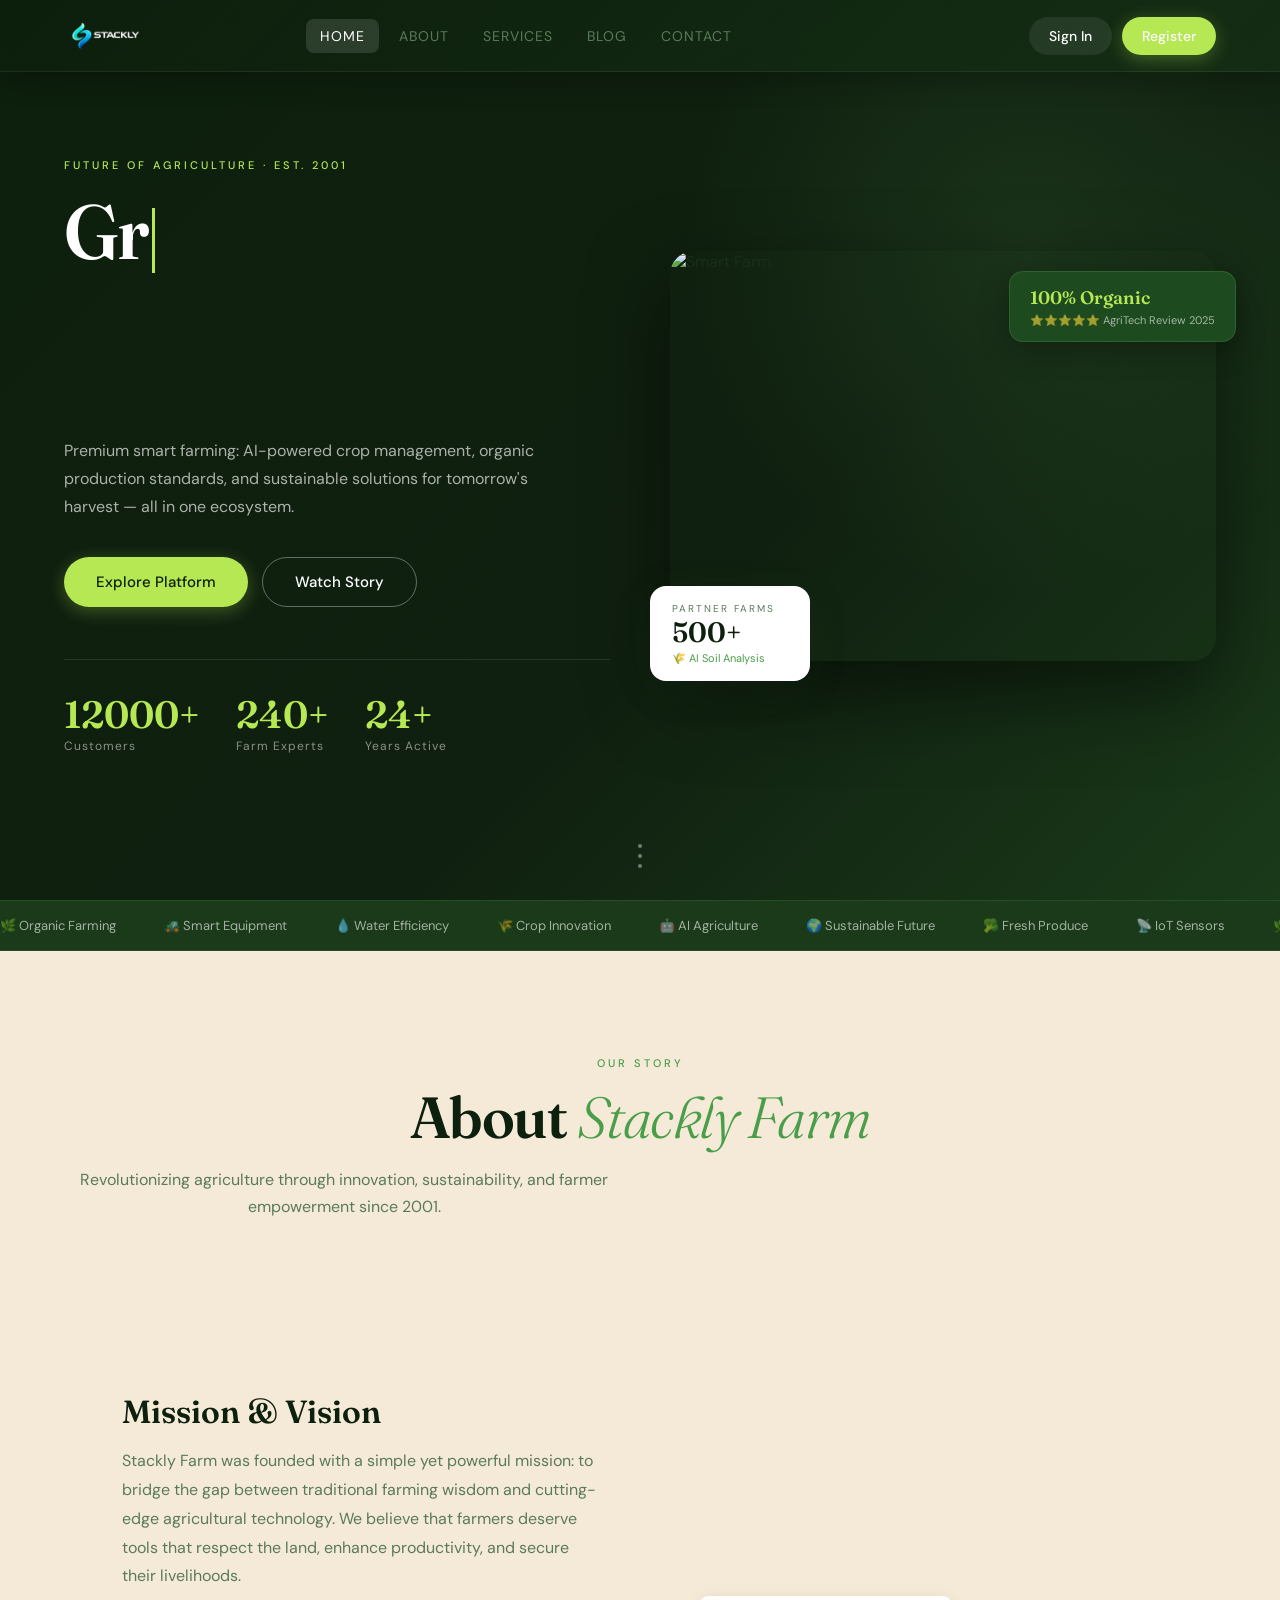
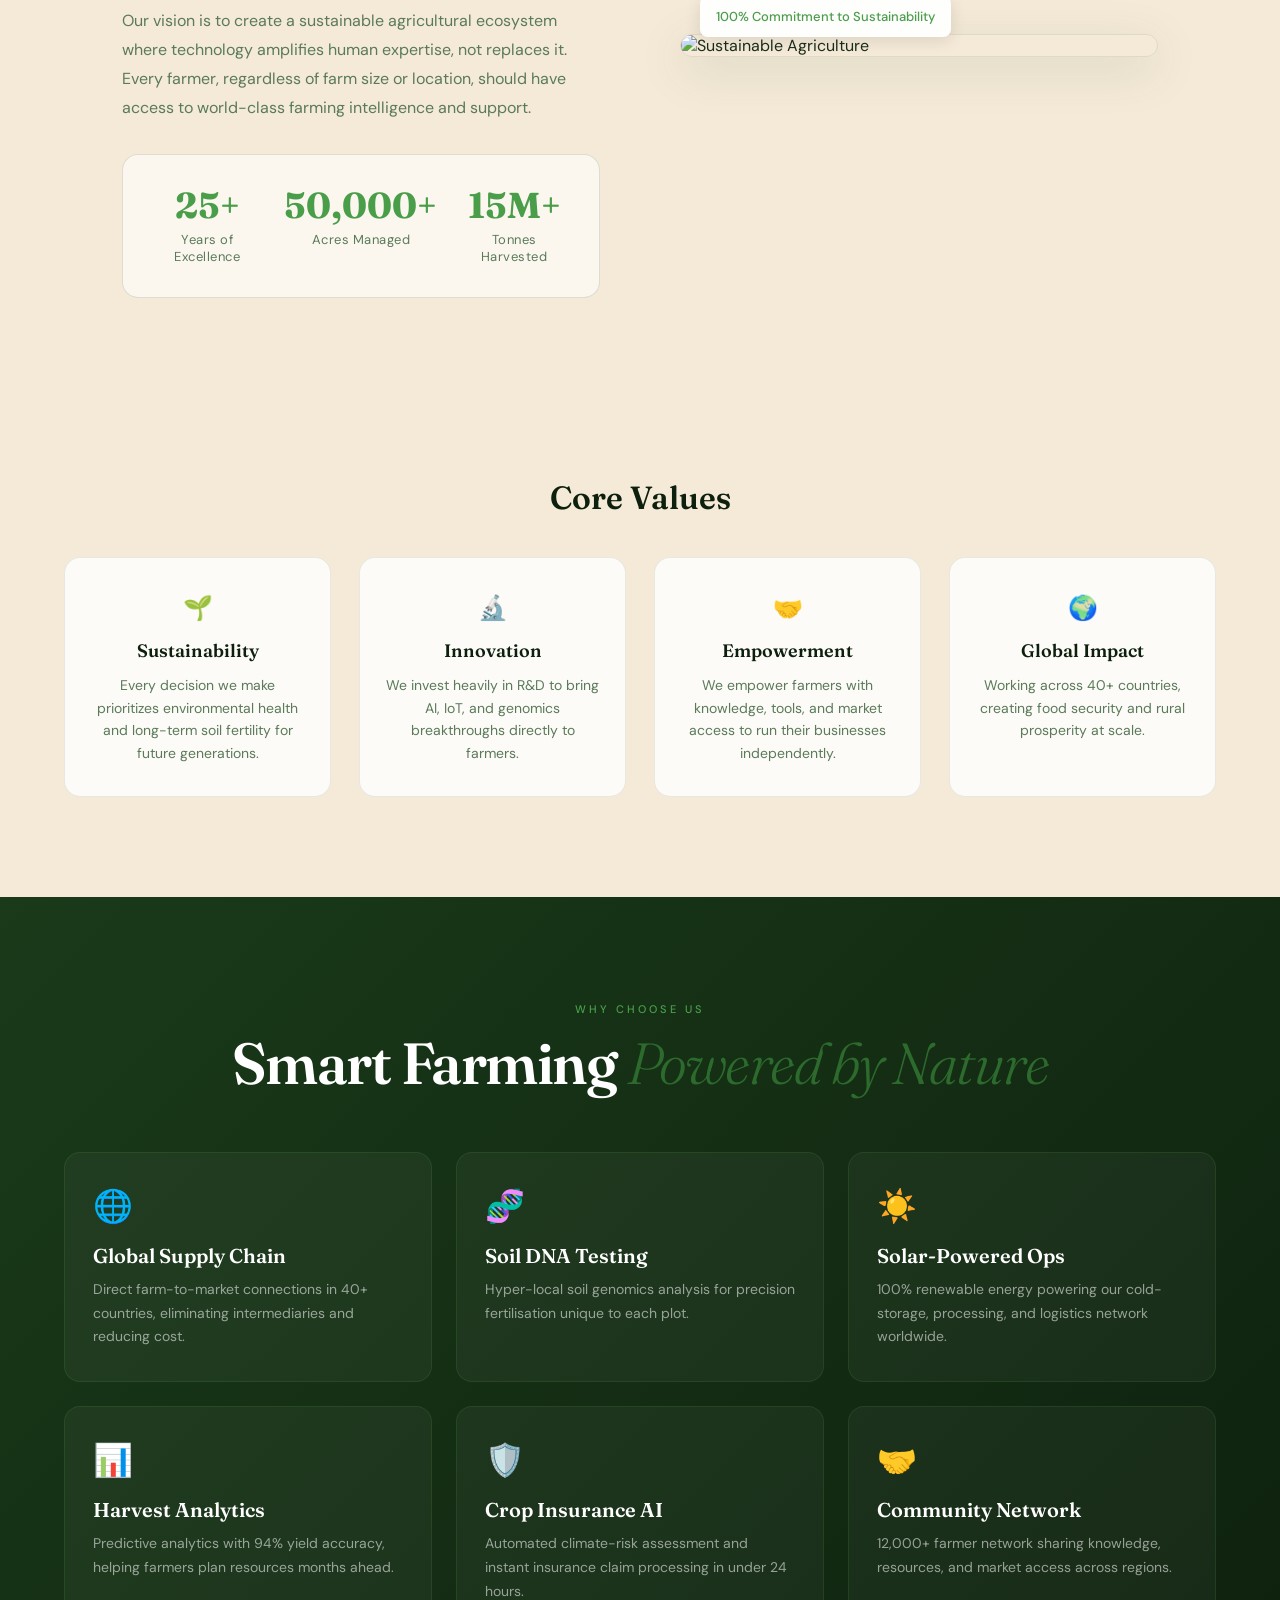
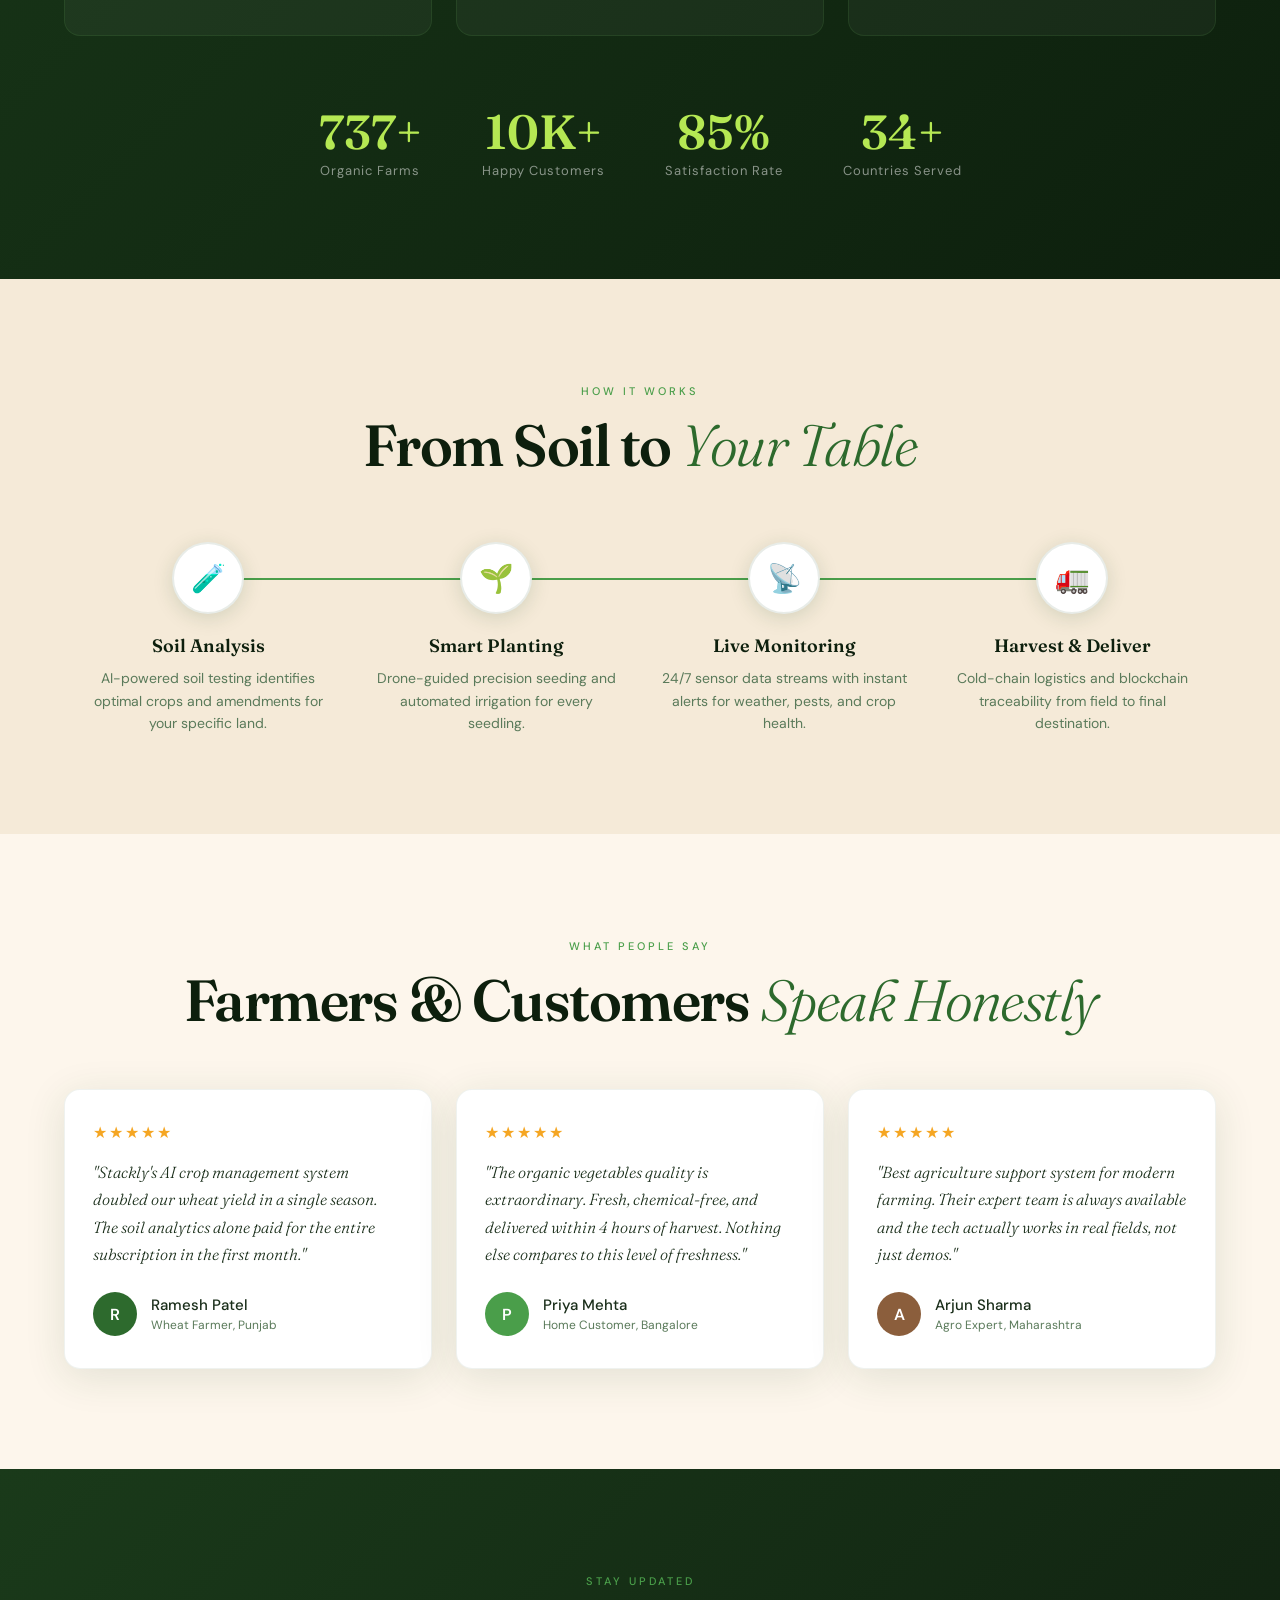
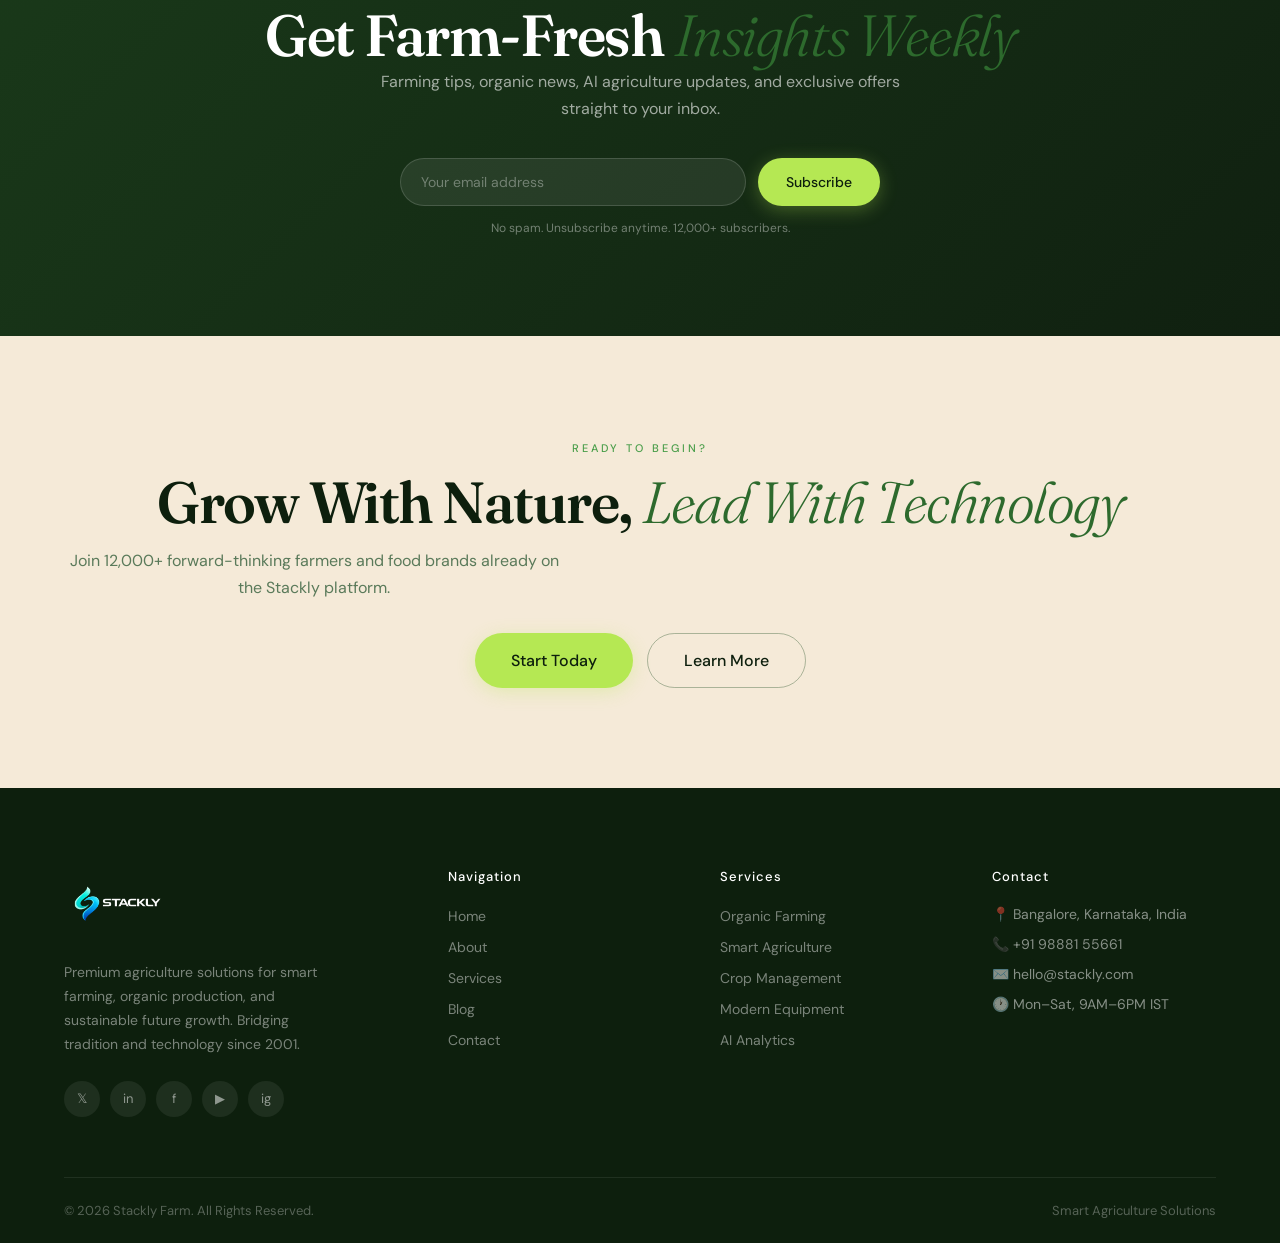
==== commit b2eb1a5b: "Add files via upload" ====
--- a/index.html
+++ b/index.html
@@ -36,7 +36,7 @@
     </ul>
     <div class="nav-actions">
       <a href="auth.html?mode=login" class="btn btn-ghost ripple-btn" style="padding:10px 20px">Sign In</a>
-      <a href="auth.html?mode=register" class="btn btn-solid ripple-btn" style="padding:10px 20px">Register</a>
+      <a href="auth.html?mode=register" class="btn btn-solid ripple-btn" style="padding:10px 20px; color: white !important;">Register</a>
     </div>
     <div class="hamburger"><span></span><span></span><span></span></div>
   </nav>
--- a/style.css
+++ b/style.css
@@ -159,6 +159,11 @@
   box-shadow: 0 4px 18px rgba(181,232,83,.3);
 }
 .btn-solid:hover { background: #c8f55f; box-shadow: 0 8px 28px rgba(181,232,83,.45); }
+.btn-white {
+  background: var(--white); color: var(--dark); border: none;
+  box-shadow: 0 4px 18px rgba(255,255,255,.2);
+}
+.btn-white:hover { background: var(--cream); box-shadow: 0 8px 28px rgba(255,255,255,.35); }
 .btn-ghost {
   background: rgba(255,255,255,.08); color: var(--white); border: none;
 }
